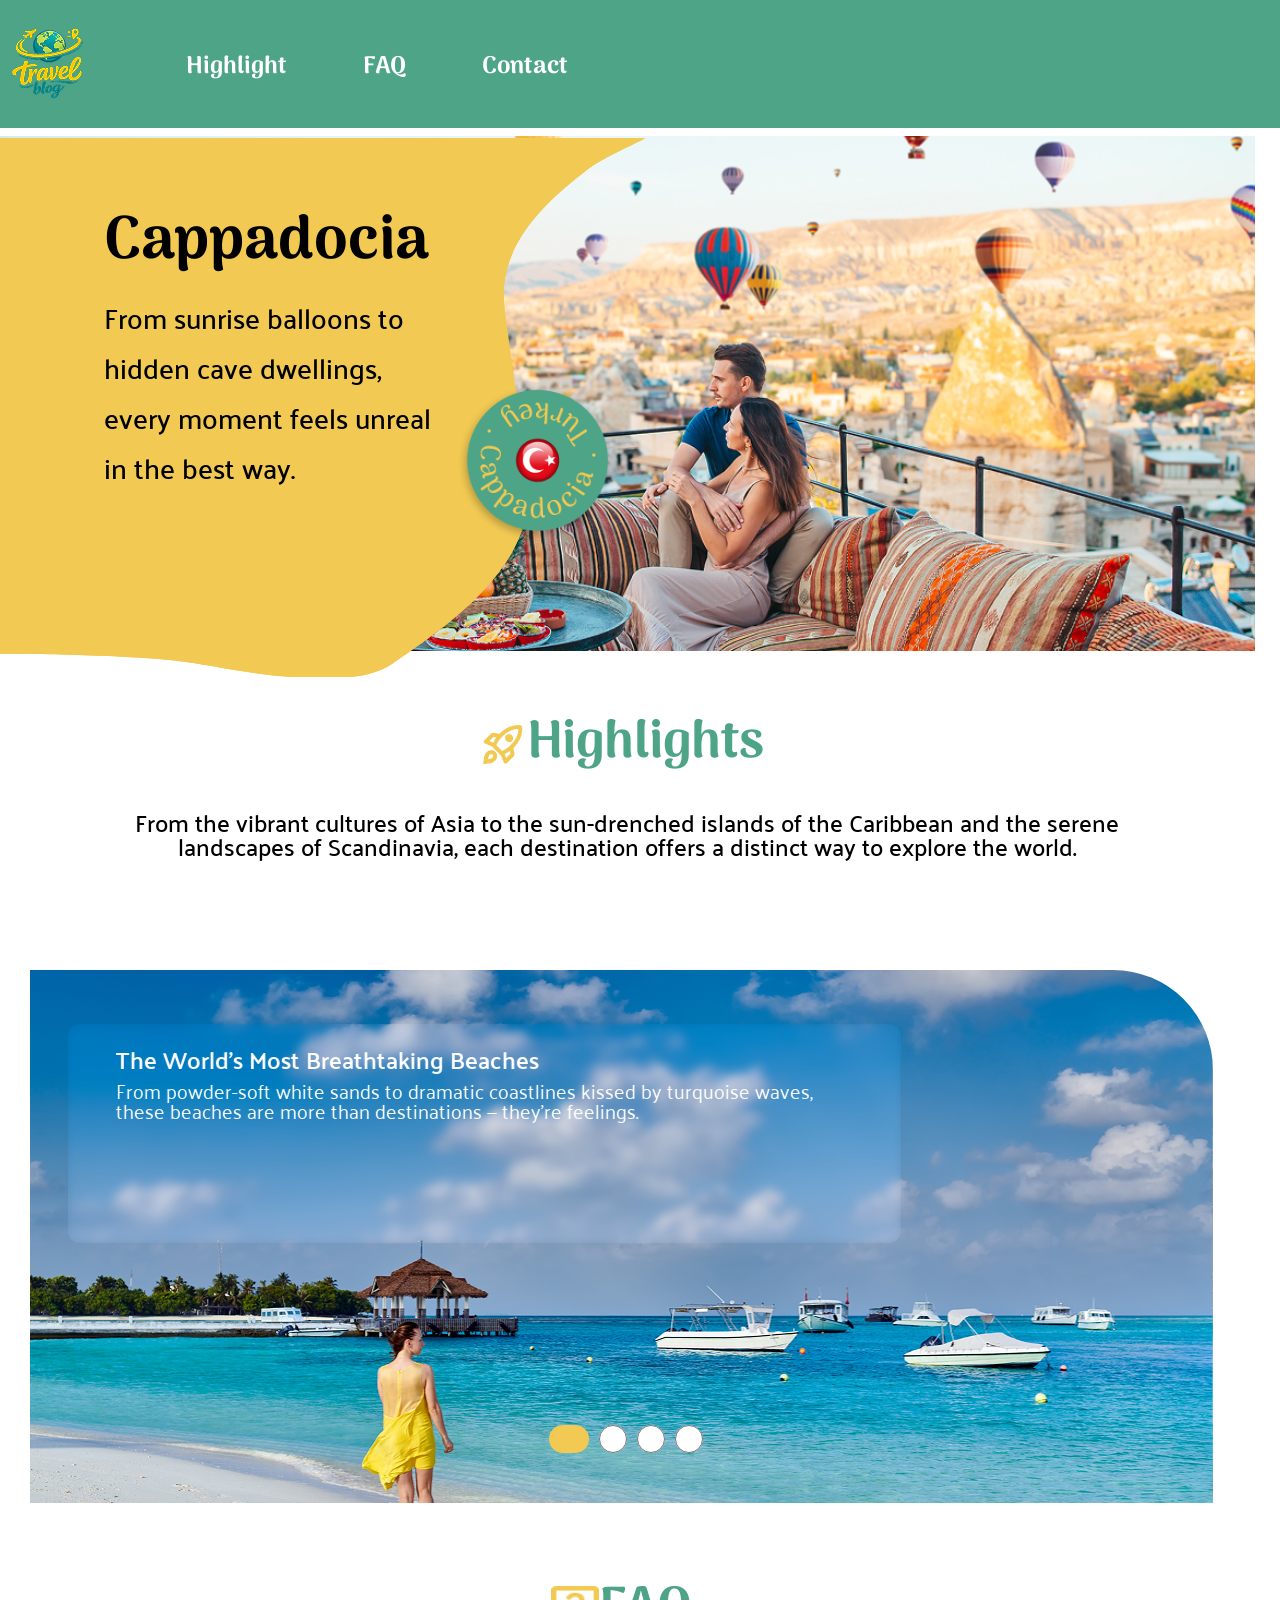
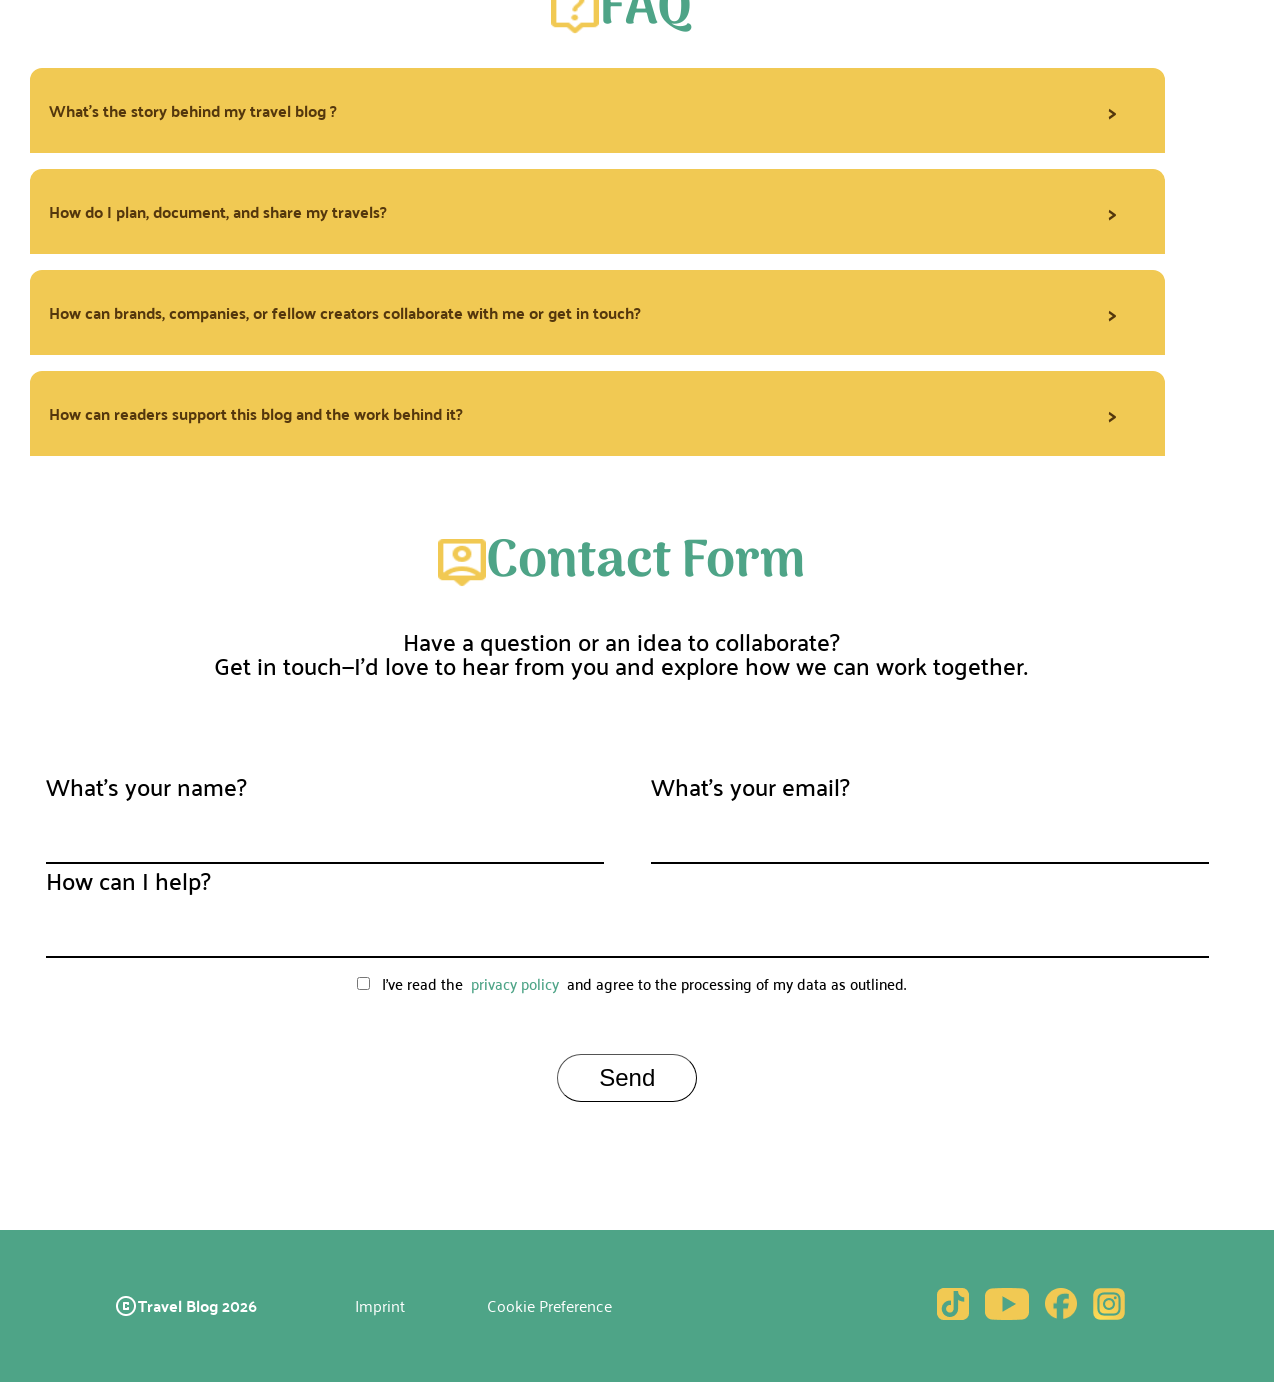
==== index.html @ a1efc291 "ich habe die kleine bilde 'Flag_orb_Turkey 2' removed." ====
<!doctype html>
<html lang="de">

<head>
  <meta charset="UTF-8" />
  <meta name="viewport" content="width=device-width, initial-scale=1.0" />
  <title>Reise Blog / Home</title>
  <link rel="icon" type="image/x-icon" href="./img/favicon.svg">
  <link rel="preconnect" href="https://fonts.googleapis.com" />
  <link rel="preconnect" href="https://fonts.gstatic.com" crossorigin />
  <link
    href="https://fonts.googleapis.com/css2?family=Arima:wght@100..700&family=Palanquin:wght@100;200;300;400;500;600;700&display=swap"
    rel="stylesheet" />


  <link rel="stylesheet" href="./styles/header_footer.css" />
  <link rel="stylesheet" href="./styles/basic.css" />
  <link rel="stylesheet" href="./styles/style.css" />
  <link rel="stylesheet" href="./styles/carousel.css" />
  <link rel="stylesheet" href="./styles/graph.css">
  <link rel="stylesheet" href="./styles/slider.css" />

  <script src="./js/header_footer.js"></script>
  <script src="./js/basic.js"></script>
</head>

<body>
  <header id="header-placeholder" class="header1">

  </header>

  <header id="footer_header-placeholder" class="header2"></header>

  <section class="main-page">

    <section class="top" id="home">
      <div class="img_pos"><img class="img_rotate " src="./img/Circle.png" alt="Drehendes Bild"></div>
      <div class="top_hero">
        <div class="top_font">
          <h1 class="arima700">Cappadocia</h1>
          <p class="palanquin500">From sunrise balloons to hidden cave dwellings, every moment feels unreal in the best
            way.</p>
        </div>
        <div><svg viewBox="0 0 647.00 541.00">
            <path fill="#f1c953" stroke="none" fill-opacity="1" stroke-width="1.0008" stroke-opacity="1"
              id="tSvg94d51552f4" sodipodi:nodetypes="cssccccccc" title="Path 3"
              d="M521.5086 395.6179C500.4691 454.3997 435.4686 497.8947 392.6724 527.5494C350.638 556.6761 251.5086 536.8426 195.0086 527.3275C138.5086 517.8123 -1.9914 517.8123 -1.9914 517.8123C-1.9914 345.872 -1.9914 173.9317 -1.9914 1.9914C199.2516 1.9914 400.4946 1.9914 601.7376 1.9914C616.1613 1.9914 630.5849 1.9914 645.0086 1.9914C642.2346 4.8797 603.8356 21.052 589.5086 32.0392C545.5326 65.7631 496.8706 109.325 504.4375 171.9246C516.8345 274.4868 529.9198 314.3375 521.5086 395.6179Z" />
          </svg></div>
      </div>
    </section>
    <div></div>

    <section class="main">
      <section class="slider zentriert slider_zenter">
        <div>
          <div class="text_zentriert">
            <img src="./img/rocket_launch.png" alt="Lancher" class="index_img" />
            <h1 class="font_h1" id="higlight">Highlights</h1>
          </div>
          <p class="palanquin500 index_info">From the vibrant cultures of Asia to the sun-drenched islands of the
            Caribbean and the serene
            <br>landscapes of Scandinavia, each destination offers a distinct way to explore the world.
          </p>
        </div>
        <section class="slider_a">
          <input type="radio" name="slider" value="img1" checked />
          <input type="radio" name="slider" value="img2" />
          <input type="radio" name="slider" value="img3" />
          <input type="radio" name="slider" value="img4" />
          <div class="slider_a_wrapper">
            <div class="slider_a_element element1">
              <a class="main-a" href="./carousel.html">
                <div class="info">
                  <h2 class="palanquin600">The World’s Most Breathtaking Beaches</h2>
                  <h3 class="palanquin400">From powder-soft white sands to dramatic coastlines kissed by turquoise
                    waves,
                    these beaches are
                    more
                    than destinations — they’re feelings.</h3>
                </div>
              </a>

            </div>
            <div class="slider_a_element element2">
              <a class="main-a" href="./video.html">
                <div class="info">
                  <h2>Copenhagen in 3 Days: Big <br> Experiences, Smart Spending</h2>
                  <h3>Discover Copenhagen, where historic charm meets modern design, vibrant cycling culture and
                    waterfront living.</h3>
                </div>
              </a>

            </div>
            <div class="slider_a_element element3">
              <a class="main-a" href="./graph.html">
                <div class="info">
                  <h2>Pattaya Pulse: <br>
                    Food, Sun and Neon Nights</h2>
                  <h3>From powder-soft white sands to dramatic coastlines kissed by turquoise waves, these beaches are
                    more
                    than destinations — they’re feelings.</h3>
                </div>
              </a>

            </div>
            <div class="slider_a_element element4">
              <div class="info">
                <h2 class="palanquin600">Mountain Fuji</h2>
                <h3 class="palanquin400">The most iconic mountain and an active volcano located about 100 kilometers
                  southwest of Tokyo.
                  Written with the characters for “wealth” and “samurai,” Fuji’s name evokes a sense of strength, honor,
                  and enduring prestige.</h3>
              </div>

            </div>
          </div>
        </section>
      </section>

      <section id="faq" class="zentriert faq_main">
        <div class="text_zentriert">
          <img src="./img/live_help.png" alt="Lancher" class="index_img" />
          <h1 class="font_h1">FAQ</h1>
        </div>
        <ul>
          <details>
            <summary class="palanquin700">
              <h3 class="faq_font">What’s the story behind my travel blog ?</h3>
            </summary>
            <p class="palanquin500"> My travel blog began as a simple digital diary to document my solo
              backpacking trip through Southeast Asia, but it quickly evolved into a passionate storytelling platform
              dedicated to inspiring fellow adventurers by sharing authentic experiences, hidden gems, and cultural
              insights.</p>
          </details>
          <details>
            <summary class="palanquin700">
              <h3 class="faq_font">How do I plan, document, and share my
                travels?</h3>
            </summary>
            <p class="palanquin500"> To plan, document, and share your travels effectively, you must
              research destinations thoroughly, capture high-quality photos and journals during the trip, and finally
              utilize social media or a personal blog to engage your audience with authentic and inspiring stories. </p>
          </details>
          <details>
            <summary class="palanquin700">
              <h3 class="faq_font">How can brands, companies, or fellow creators collaborate
                with me or get in touch?</h3>
            </summary>
            <p class="palanquin500">Brands, companies, and fellow creators can easily collaborate with
              me by sending a detailed inquiry via my contact form or email, as I am always excited to discuss creative
              partnerships, sponsored content, press trips, or unique social media features..</p>
          </details>
          <details>
            <summary class="palanquin700">
              <h3 class="faq_font">How can readers support this blog and the work behind it?</h3>
            </summary>
            <p class="palanquin500"> Readers can support this blog and my creative work by engaging with
              the content, sharing posts with their community, using my affiliate links for bookings, or even providing
              a small donation, all of which help me continue exploring the world.</p>
          </details>
        </ul>
      </section>

      <section id="contact" class="zentriert">

        <div class="text_zentriert zentriert_text  mrg_top">
          <div class="center_dsp">
            <img src="./img/person_pin.png" alt="Lancher" class="index_img" />
            <h1 class="font_h1">Contact Form</h1>
          </div>
          <p class="palanquin500 index_info">Have a question or an idea to collaborate? <br>
            Get in touch—I’d love to hear from you and explore how we can work together.</p>
        </div>

        <div class="form_u">
          <form>
            <div>
              <div class="form-h">
                <div class="form-group palanquin500 left-form">
                  <label for="name">What's your name?</label>
                  <input type="text" class="form-control" name="name" placeholder="" />
                </div>

                <div class="form-group palanquin500 right-form">
                  <label for="email">What's your email?</label>
                  <input type="email" class="form-control" name="email" placeholder="" />
                </div>
              </div>

              <div class="form-group-1 palanquin500">
                <label>How can I help?</label>
                <input type="text" class="form-control1" name="textarea_name" placeholder="">
                </textarea>
              </div>
            </div>
            <div class="form-g">
              <div class="palanquin500 chk_font"><input type="checkbox"> I've read the <a class="contact_a"
                  href="#">privacy policy</a> and agree to the processing of my data as outlined.</div>
              <div class="form-group1 arima700">
                <input type="submit" class="btn btn-primary" name="button_name" value="Send" />
              </div>
            </div>
          </form>
        </div>
      </section>

    </section>

  </section>

  <footer id="footer-placeholder"></footer>
</body>

</html>
---- styles/header_footer.css ----
.navlink:hover {
    color: #F1C953;
}

.navimage{
    height: 72px;
    width: 72px;
    margin-right: 30px;
}

.navlink {
    
    color: white;
    text-decoration: none;
    margin-left: 72px;
    font-size: 22px;
}
.nav_style{
    display: flex;
    align-items: center;
    text-align: left;
    padding-top: 28px;
    padding-left: 12px;
    max-width: 100vw;
    
}
.nav_smal{
    display: flex;
    align-items: center;
    padding: 24px 25px;
    width: 90%;
}
.nav_smal img{
    height: 40px;
    width: 40px;
    
}
.smal1{
    display: flex;
    justify-content: space-between;
    width: 99%;
}

.footer-center{
    bottom: 30px;
    display: flex;
    justify-content: space-between;
    align-items: center;
    padding: 60px 120px;
    width: 99%;
}
.footer-left{
    display: flex;
    justify-content: space-between;
    align-items: center;
    width: 510px;
    
    }
.left1{
    display: flex;
    align-items: center;
    padding-right: 58px;
    width: 217px;
}
.left1 h6{
    font-size: 16px;
}
.left2{
    width: 293px;
    margin: 8px 0;
    display: flex;
    justify-content: space-between;
}
.footer-right{
    display: flex;
    justify-content: center;
    align-items: center;

    }

.navlink-foot {
    text-decoration: none;
    padding-left: 24px;
    padding-right: 12px;
}

.navlink-foot:hover {
    color: #F1C953;
}

.footer-social-icon{
    height: 32px;
    width: 32px;
    margin-right: 16px;
}

.footer-youtube-icon{
    height: 32px;
    width: 44px;
    margin-right: 16px;
}

@media screen and (min-width: 4px) and (max-width: 840px) {
    .nav_style{
        justify-content: center;
    }
}
---- styles/basic.css ----
* {
  box-sizing: border-box;
  margin: 0;
  padding: 0;
  scroll-behavior: smooth;
}

body {
  display: flex;
  justify-content: center;
  align-items: center;
  flex-direction: column;
  overflow-x: hidden;
  width: 99%;
  margin: 0;
  padding: 0;
  min-height: 100vh;
}
.main-page {
  scroll-behavior: smooth;
  flex: 1;
  padding: 0;
  margin-top: 128px;
  align-items: center;
  width: 99%;
}
.main-a{
  text-decoration: none;
}
.impress {
  margin-top: 192px;

  margin-bottom: 64px;
}
.slider {
  margin-top: 50px;
  margin-bottom: 64px;
}

.top_img {
  z-index: 1;
  object-fit: none;
  object-position: center;
  height: 515px;
  width: 740px;
}
.main {
  width: 99%;
  flex-direction: column;
  justify-content: center;
  align-items: center;
  padding: 0px 120px;
}

.top {
  display: flex;
  max-width: 99%;
  position: relative;
  height: 515px;
  padding: 0px 12px;
  background-image: url(../img/header_photo.png);
  background-repeat: no-repeat;
  background-size: cover;
  background-position: center top;
}
.author {
  display: flex;
  flex-direction: column;
  justify-content: center;
  align-items: center;
  line-height: 1.2;
  margin-bottom: 12px;
}
.avatar_men {
  height: 120px;
  width: 120px;
  margin: 12px 0;
}
.headline { 
    display: flex;
    max-width: 99%;
    position: relative;
    min-height: 515px;
    padding-left: 16px;
    padding-right: 16px;
}
.scandy_tour {
  font-size: 24px;
  line-height: 120%;
  letter-spacing: 0%;
  padding: 0px 16px;
}
.head_text_scandy {
  width: 85%;
  margin-right: 8px;
  display: flex;
  flex-direction: column;
}
.read-counter_video {
  width: 740px;
  display: flex;
  flex-direction: row;
  gap: 16px;
  margin-top: 32px;
  margin-bottom: 32px;
}
.date_time {
  width: 320px;
  display: flex;
  gap: 6px;
  align-items: center;
}
.date_time p{
  margin-right: 32px;
}
.read_share {
  width: 361px;
  display: flex;
  gap: 6px;
  align-items: center;
}
.read_share p{
  margin-right: 32px;
}
.video_info {
  max-width: 272px;
  max-height: 400px;
  top: 0;
  right: 0;
  display: flex;
  flex-direction: column;
  background-color: #4ea48733;
  border-radius: 30px;
  align-items: center;
  background-size: cover;
  padding: 12px;
  margin-bottom: 48px;
  margin-top: 24px;
}
.video_content {
  display: flex;
  justify-content: center;
  align-items: center;
  flex-direction: column;
  /* padding-bottom: 137px; */
  width: 100%;
 
}
.video_img {
  width: 931px;
  height: 520px;
  display: flex;
  background-image: url(../img/Video.png);
  background-repeat: no-repeat;
  background-size: cover;
  background-position: center top;
  border-radius: 53px;
  margin-top: 137px;

}
.description_content {
padding-left: 30px;
padding-right: 16px;
padding-bottom: 32px;
font-size: 24px;
line-height: 1;
}
.description_content ul {
  margin: 16px 16px;
}
.desc_cont {
  padding-top: 16px;
  margin: 0px 33.5px;
}
.desc_1{
  margin-bottom: 32px;
}
.tip_content {
  max-width: 100%;
  height: auto;
  display: flex;
  justify-content: center;
  align-items: center;
  position: relative;
  padding: 0 34px;
}
.tipps-icon {
  z-index: 2;
  background-color: #4ea487;
  width: 195.92px;
  height: 66px;
  display: flex;
  align-items: center;
  justify-content: space-around;
  border-radius: 10px;
  transform: rotate(-13.67deg);
  position: relative;
  top: 16px;
}
.tipps-icon h3 {
  font-size: 28px;
  color: #f1c953;
  margin-block-start: 0px;
  margin-block-end: 0px;
  font-weight: bold;
  line-height: 120%;
  letter-spacing: 0%;
}
.tipps_pos {
  position: relative;
  display: flex;
  flex-direction: column;
}
.tipps-container {
  display: flex;
  max-width: 100%;
  z-index: 1;
  background-color: #4ea48733;
  border-radius: 30px;
  padding-top: 26px;
  padding-bottom: 24px;
  padding-right: 16px;
  padding-left: 16px;
  top: 15px;
  left: 60px;
  line-height: 1;
  font-size: 24px;
}
.tipps-container ol {
  margin: 0px 16px;
}
.info {
  position: relative;
  top: 0;
  max-width: 833px;
  margin: 54px 38px;
  min-height: 219px;
  object-fit: cover;
  text-align: left;
  align-items: center;
  backdrop-filter: blur(5px) brightness(1.1);
  border-radius: 12px;
  padding: 16px 24px;
}
.info h2 {
  display: flex;
  max-width: 80%;
  padding: 8px 24px;
  color: white;
  font-size: 48px;
  margin-right: 40px;
  line-height: 1;
}
.info h3 {
  max-width: 820px;
  padding: 0px 24px;
  color: white;
  font-size: 28px;
  line-height: 1;
}
.header1 {
  background-color: #4ea487;
  justify-content: space-between;
  align-items: center;
  position: fixed;
  top: 0;
  left: 0;
  right: 0;
  padding: 0;
  max-width: 100dvw;
  height: 128px;
  z-index: 1000;
}
.header2 {
  position: fixed;
  bottom: 0;
  left: 0;
  right: 0;
  background-color: #f1c953;
  height: 88px;
  max-width: 100dvw;
  padding: 0;
  z-index: 1000;
  border-bottom-left-radius: 12px;
}
footer {
  display: flex;
  align-items: center;
  justify-content: space-between;
  background-color: #4ea487;
  color: white;
  font-size: 16px;
  width: 100dvw;
  height: 152px;
  
  bottom: 0;
  left: 0;
  right: 0;
}
#footer-placeholder {
  max-width: 100dvw;
}
.text_center {
  margin-left: 40px;
  margin-right: 40px;
}
.center_dsp {
  display: flex;
  align-items: center;
}
.index_img {
  height: 48px;
  width: 48px;
}
.text_zentriert {
  display: flex;
  text-align: center;
  justify-content: center;
  align-items: center;
  max-width: 99%;
}
.zentriert_text {
  display: flex;
  flex-direction: column;
  padding: 32px 0;
}
.zentriert {
  text-align: center;
  justify-content: center;
  align-items: center;
}
#contact {
  margin-bottom: 64px;
}
label {
  display: block;
}

input[type="text"] {
  height: 50%;
  padding: 12px;
  margin: 10px 0;
  box-sizing: border-box;
}
input[type="email"] {
  height: 50%;
  padding: 12px;
  margin: 10px 0;
  box-sizing: border-box;
}
input[type="checkbox"] {
  margin: 0 8px;
}
.block {
  display: flex;
  position: relative;
  width: 100%;
}
.flex{
  display: flex;
}
.form-group {
  display: flex;
  flex-direction: column;
  text-align: left;
  height: 94px;
  max-width: 99%;
  font-size: 24px;
}
.form-group1 {
  display: flex;
  height: 80px;
  justify-content: center;
  align-items: end;
}
.chk_font {
  font-size: 15px;
  padding: 0 16px;
  margin-bottom: 25px;
}

.form-group-1 {
  text-align: left;
  height: 94px;
  max-width: 100%;
  font-size: 24px;
  margin-bottom: 16px;
}
.form_u {
  padding: 0px 16px;
  margin-bottom: 120px;
}
.form-h {
  display: flex;
  flex-direction: row;
  min-height: auto;
  justify-content: space-between;
}
.form-g {
  display: flex;
  flex-direction: column;
  justify-content: center;
}
.form-control {
  height: 65px;
  border: none;
  border-bottom: 2px solid black;
  outline: none;
  font-size: 24px;
}
.form-control1 {
  height: 65px;
  border: none;
  border-bottom: 2px solid black;
  outline: none;
  width: 100%;
}
.left-form {
  width: 48%;
}
.right-form {
  width: 48%;
}
.mrg_top {
  padding: 0 16px;
  margin-top: 64px;
  margin-bottom: 64px;
}

.btn {
  height: 48px;
  width: 140px;
  background-color: white;
  border-width: 1px;
  border-radius: 40px;
  font-size: 24px;
}
.follow_me {
  display: flex;
  justify-content: center;
  margin-top: 64px;
  margin-bottom: 88px;
}
.follow_contant {
  display: flex;
  width: 493px;
  height: 154px;
  position: relative;
  text-align: center;
  justify-content: center;
}
.follow_inf {
  width: 463px;
  height: 58px;
  align-items: center;
  padding: 0 12px;
}
.follow_inf h4 {
  font-size: 24px;
}
.follow_img {
  width: 107px;
  height: 65px;
  z-index: 1;
  position: absolute;
  left: 0px;
  bottom: 0px;
  rotate: -135deg;
}
.btn-cont {
  position: absolute;
  left: 120px;
  bottom: -12px;
}
.follow_btn {
  width: 158px;
  height: 48px;
  border-radius: 40px;
  background-color: #4ea487;
  position: relative;
  display: flex;
  justify-content: center;
  align-items: center;
  color: #f1c953;
  font-size: 24px;
}
.follow_btn img {
  height: 32px;
  height: 32px;
}
.crs_1{
  flex-direction: column;
  width: 1220px;
  justify-content: center;
  align-items: center;
}
.p_80{
    padding-top: 80px;
}
.m_64{
  margin-top: 64px;
}
@media screen and (min-width: 1440px) {
  .main-page {
    padding: 0px max( calc(50% - 720px));  
  }
  .impress {
    padding: 0px max(12px, calc(50% - 720px));
  }
  #header-placeholder {
    padding: 0px max(12px, calc(50% - 720px));
  }
  #footer-placeholder {
    padding: 0px max(0px, calc(50% - 720px));
  }
  #footer_header-placeholder {
    padding: 0px max(0px, calc(50% - 720px));
  }
  .header2 {
    display: none;
  }
  .slider-responsive-mobeile{
    display: none;
  }
  .crs_1{
    padding: 0px max{calc(50% - 720px)};
  }
}
@media screen and (min-width: 1280px) {
  .header2 {
    display: none;
  }
  .slider-responsive-mobeile{
    display: none;
  }
}
@media screen and (min-width: 841px) and (max-width: 1280px) {
  .main-page {
    padding: 8px 0px;
    width: 99dvw;
  }
  .main {
    padding: 0px 30px;
  }
  .header2 {
    display: none;
  }
  .crs_1{
    padding: 0px max{calc(50% - 720px)};
  }
}
@media screen and (min-width: 484px) and (max-width: 767px) {
  .info {
    margin: 54px 20px;
  }
}
@media screen and (min-width: 841px) and (max-width: 1075px){
  .headline {
    flex-direction: column;
  }
  .video_info {
    margin-top: 24px;
    max-width: 100%;
  }
  .video_img{
    width: 642px;
    height: 332px;
  
  }
  .video_2{
    padding-bottom: 24px;
  }
  .video_content{
    padding-bottom: 24px;
  }
  .scandy_tour{
    padding-bottom: 24px;
  }
}
@media screen and (min-width: 4px) and (max-width: 840px) {
  .main-page {
    padding: 8px 0px;
    width: 99dvw;
  }
  .main {
    padding: 0px 16px;
  }
  .top {
    padding: 0;
  }
  .footer-left {
    display: flex;
    flex-direction: column-reverse;
    align-items: baseline;
    max-width: 90px;
  }
  .index_info {
    display: none;
  }
  .left2 {
    justify-content: center;
    flex-direction: column;
    width: 217px;
  }
  .left2 a {
    padding: 8px 24px;
  }
  .footer_img {
    height: 20px;
    width: 20px;
    margin-right: 8px;
  }
  footer {
    margin-bottom: 88px;
  }
  .footer-social-icon {
    height: 24px;
    width: 24px;
  }
  .footer-youtube-icon {
    height: 24px;
    width: 33px;
  }
  .hide-mobile {
    display: none;
  }
  .footer-center {
    align-items: flex-end;
    padding: 20px 8px;
  }
  .form-h {
    flex-direction: column;
  }
  .left-form {
    width: 100%;
  }
  .right-form {
    width: 100%;
  }
  .follow_img {
    width: 50px;
    height: 30.5px;
    rotate: -100.35deg;
  }
  .tipps-container {
    font-size: 16px;
  }
  .description_content {
    font-size: 16px;
    padding-bottom: 16px;
    padding-top: 16px;
  }
  .video_content{
    padding: 24px 0px;
  }
    .scandy_tour{
    padding-bottom: 24px;
  }
  .video_img {
    height: 192px;
    background-size: contain;
  }
  .video_2 p{
    font-size: 16px;
  }
  .video_content p {
    font-size: 16px;
  }
  .headline {
    flex-direction: column;
  }
  .video_info {
    margin-top: 24px;
    max-width: 100%;
  }
  .head_text_scandy {
    width: 100%;
  }
  .head_text_scandy h1 {
    font-size: 20px;
  }
  .head_text_scandy h2 {
    font-size: 40px;
  }
  .head_text_scandy p {
    font-size: 18px;
  }
  .follow_inf h4 {
    font-size: 18px;
  }
  .btn-cont {
    left: 180px;
  }
  .follow_img {
    left: 60px;
    bottom: 40px;
  }
  .read-counter_video {
    flex-direction: column;
  }
  .date_time{
    margin-bottom: 8px;
  }
}
@media screen and (min-width: 4px) and (max-width: 479px) {
  .main-page {
    width: 99dvw;
  }
  #faq {
    width: 95%;
  }
  .footer-right {
    flex-direction: row;
  }
  .footer-social-icon {
    height: 24px;
    width: 24px;
    margin: 4px;
  }
  .footer-youtube-icon {
    height: 24px;
    width: 33px;
    margin: 4px;
  }
  
}
---- styles/style.css ----
.font_h1 {
  font-family: "Arima";
  font-size: 52px;
  font-weight: 700;
  color: #4ea487;
}

.first_headline {
  font-family: "Palanquin";
  font-size: 40px;
  font-weight: 600;
  color: #4ea487;
}

.underheadline {
  font-family: "Arima";
  font-size: 64px;
  font-weight: 700 ;
  color: #f1c953;
}

.first_section_text {
  font-family: "Arima";
  font-size: 28px;
  font-weight: 400;
  color: #54370d;
  padding-bottom: 24px;
  
}
.font-24-w{
  font-size: 24px;
  color: white;
}
.font-24-b{
  font-size: 24px;
  color: black;
}
.font-16-w{
  font-size: 16px;
  color: white;
}
.font-16-b{
  font-size: 16px;
  color: black;
}
.arima700{
  font-family: 'Arima';
  font-weight: 700;
}

.arima400{
  font-family: 'Arima';
  font-weight: 400;
}
.arima500{
  font-family: 'Arima';
  font-weight: 500;
}
.palanquin700{
  font-family: 'Palanquin';
  font-weight: 700;
}

.palanquin600{
  font-family: 'Palanquin';
  font-weight: 600;
}
.p_400{
  font-family: 'Palanquin';
  font-weight: 400;
  line-height: 120%;
}
.palanquin400{
  font-family: 'Palanquin';
  font-weight: 400;
  line-height: 120%;
  letter-spacing: 0%;
}
.palanquin500{
  font-family: 'Palanquin';
  font-weight: 500;
}

.index_info{
  font-size: 24px;
  line-height: 1;
  padding: 24px 0;
}
details{
  color: #54370d;

}
.contact_a{
  color: #4ea487;
  text-decoration: none;
  margin: 0 4px;
}
summary {
  list-style: none; 
  display: flex;
  justify-content: space-between; 
  align-items: center;
  text-align: center;
  cursor: pointer;
  width: 95%;
  min-height: 56px;
  border-top-right-radius: 12px;
  border-top-left-radius: 12px;
  background-color: #f1c953;
  padding: 16px 14px;
  margin-top: 16px;
  border: 5px solid #f1c953;
}
.faq-cont{
  display: grid;
  grid-template-rows: 0fr;
  transition: grid-template-rows 0.8s ease-out;
  overflow: hidden;
}
details[open] .details-content {
  grid-template-rows: 1fr;
}
details p{
  width: 95%;
  border: 20px solid #f1c953;
  border-bottom-left-radius: 12px;
  border-bottom-right-radius: 12px;
}
summary::after {
  margin-right: 30px;
  content: '>'; 
  font-size: 24px;
  font-weight: 700;
  transition: transform 0.8s;

}
details[open] summary::after {
  transform: rotate(-90deg);
}
#calender-icon{
  width: 16px;
  height: 18px;
}
#eyeglasses-icon{
  width: 20px;
  height: 7px;
}
#visibility-icon{
  width: 20px;
  height: 14px;
}
#share-icon{
  width: 16px;
  height: 18px;
}
.m_48_b{
  margin-bottom: 48px;
}
.video_1{
  margin: 88px 0px;
}
.video_2{  
  display: flex;
  justify-content: center;
  align-items: center;
  flex-direction: column;
  padding-bottom: 137px;
  width: 100%;
}
.video_4{
  margin: 33.5px;
}
.graph_1{
  width: 100%;
}
@media screen and (min-width: 1280px) and (max-width: 30000px){

}
@media screen and (min-width: 768px) and (max-width: 1280px){
.faq_font{
  font-size: 16px;

}
/* summary::after{
  font-size: 16px;
} */
details[open] p{
  font-size: 16px;
}
.info h2{
  font-size: 24px;
}
.info h3{
  font-size: 20px;
}
}
@media screen and (min-width: 484px) and (max-width: 767px){
.faq_font{
  font-size: 16px;

}
summary::after{
  font-size: 16px;
}
details[open] p{
  font-size: 16px;
}
details p{
  font-size: 16px;
}
.info h2{
  font-size: 24px;
}
.info h3{
  font-size: 20px;
}
.font_h1{
  font-size: 40px;
}
}
@media screen and (min-width: 4px) and (max-width: 483px){
.faq_font{
  font-size: 16px;

}
summary::after{
  font-size: 16px;
}
details[open] p{
  font-size: 16px;
}
.info h2{
  font-size: 24px;
}
.info h3{
  font-size: 20px;
}
.font_h1{
  font-size: 40px;
}
}
---- styles/carousel.css ----
.photo-ocean-profile {
  width: 120px;
  height: 120px;
  object-fit: cover;
  border-radius: 51%;
  display: flex;
  gap: 12px;
}

.text-beaches-photos {
  padding-bottom: 24px;
  font-family: "Arima", sans-serif;
  font-size: 32px;
  color: #54370d;
  margin-block-start: 0px;
  margin-block-end: 0px;
  font-weight: 600;
  line-height: 120%;
  letter-spacing: 0%;
  align-items: center;
  text-align: center;
}
.photo-container {
  height: 440px;
  display: flex;
  justify-content: center;
  align-items: center;
  width: 90%;
  padding-left: 40px;
}
.content-beaches-photos{
  display: flex;
  justify-content: center;
  align-items: center;
  flex-direction: column;
}
.slider-photos {
  width: 300px;
  height: 440px;
  box-shadow: -9px 5px 20px 0px #00000040;
  transform: perspective(250px) rotatey(20deg) translateX(-20px);
  transform-origin: 50% 50%;
  transition: all 250ms ease-in-out;
  border-radius: 16px;
  object-fit: cover;
  justify-content: center;
  align-items: center;
}

.slider-photos:hover {
  z-index: 2;
  transform: perspective(250px) rotatey(0deg) translateX(0px) scaleX(1.5)
    scaleY(1.2);
}

.slider-photos:hover ~ .slider-photos {
  transform: perspective(250px) rotatey(-20deg) translateX(20px);
}

.photo-1 {
  background-image: url("../img/photo-1.jpg");
  background-size: cover;
}
.photo-2 {
  background-image: url("../img/photo-2.jpg");
  background-size: cover;
}
.photo-3 {
  background-image: url("../img/photo-3.jpg");
  background-size: cover;
}
.photo-4 {
  background-image: url("../img/photo-4.jpg");
  background-size: cover;
}
.photo-5 {
  background-image: url("../img/photo-5.jpg");
  background-size: cover;
}

@media screen and (min-width: 1350px) and (max-width: 1440px) {

  .slider-responsive-mobeile {
    display: none;
  }
}

@media screen and (min-width: 1270px) and (max-width: 1350px) {

  .slider-photos {
    width: 275px;
    height: 400px;
  }

  .slider-responsive-mobeile {
    display: none;
  }
}

@media screen and (min-width: 1070px) and (max-width: 1270px) {
  .main_content {
    padding-left: 60px;
    padding-right: 60px;
  }
  .video_info {
    flex-direction: column;
    gap: 32px;
  }

  .slider-photos {
    width: 185px;
    height: 375px;
  }
  .slider-responsive-mobeile {
    display: none;
  }
}

@media screen and (min-width: 900px) and (max-width: 1100px) {
  .photo-container {
    width: 100%;
    height: 333px;
  }

  .slider-responsive-mobeile {
    display: none;
  }
  .slider-photos {
    width: 150px;
    height: 300px;
  }
}

@media screen and (min-width: 500px) and (max-width: 900px) {

  .photo-container {
    display: none;
  }
  .text-beaches-photos {
    padding-top: 30px;
    padding-bottom: 0px;
  }
  .slider-responsive-mobeile {
    width: 100%;
    height: 400px;
    display: flex;
    justify-content: center;
    position: relative;
    align-items: flex-end;
    overflow: hidden;
    transition: all 250ms ease-in-out;
  }

  .slider-responsive-mobeile input {
    z-index: 2;
    width: 40px;
    height: 22px;
    border-radius: 50px;
    background-color: #4ea4874d;
  }
  .slider-responsive-mobeile input[type="radio"]:checked {
    appearance: none;
    -webkit-appearance: none;
    width: 50px;
    height: 28px;
    border: 2px solid #555;
    border-radius: 20px;
    cursor: pointer;
    background-color: #4ea487;
    border-color: #4ea487;
  }
  .slider-photos-responsive-mobeile {
    width: 300%;
    position: absolute;
    display: flex;
    justify-content: center;
    transform: perspective(250px) rotatey(20deg) translateX(-20px);
    padding-bottom: 60px;
  }

  .slider-photos-element {
    width: calc(300% / 5);
    height: 300px;
    background-size: cover;
    border-radius: 16px;
  }
  .element-one {
    background-image: url("../img/photo-1.jpg");
    background-size: cover;
    border-radius: 16px;
  }
  .element-two {
    background-image: url("../img/photo-2.jpg");
    background-size: cover;
    border-radius: 16px;
  }
  .element-three {
    background-image: url("../img/photo-3.jpg");
    background-size: cover;
    border-radius: 16px;
  }

  .element-four {
    background-image: url("../img/photo-4.jpg");
    background-size: cover;
    border-radius: 16px;
  }
  .element-five {
    background-image: url("../img/photo-5.jpg");
    background-size: cover;
    border-radius: 16px;
  }

  .slider-responsive-mobeile
    input[value="img-1"]:checked
    ~ .slider-photos-responsive-mobeile {
    transform: translateX(calc(200% / 5))
    
  }

  .slider-responsive-mobeile
    input[value="img-2"]:checked
    ~ .slider-photos-responsive-mobeile {
    transform: translateX(calc(100% / 5));
  }
  .slider-responsive-mobeile
    input[value="img-3"]:checked
    ~ .slider-photos-responsive-mobeile {
    transform: translateX(calc(0% / 5));
  }
  .slider-responsive-mobeile
    input[value="img-4"]:checked
    ~ .slider-photos-responsive-mobeile {
    transform: translateX(calc(-100% / 5));
  }
  .slider-responsive-mobeile
    input[value="img-5"]:checked
    ~ .slider-photos-responsive-mobeile {
    transform: translateX(calc(-200% / 5));
  }
  .content-beaches-description-text {
    font-size: 18px;
  }

  .share-text {
    font-size: 20px;
  }
  .responsive-text-mobeile {
    font-size: 20px;
  }
  .responsive-text-mobeile span {
    font-size: 18px;
  }
}

@media screen and (min-width: 374px) and (max-width: 500px) {
  .photo-container {
    display: none;
  }

  .text-beaches-photos {
    font-size: 20px;
    padding-top: 30px;
    padding-bottom: 0px;
  }
  .slider-responsive-mobeile {
    width: 100%;
    height: 400px;
    display: flex;
    justify-content: center;
    position: relative;
    align-items: flex-end;
    overflow: hidden;
    transition: all 250ms ease-in-out;
  }

  .slider-responsive-mobeile {
    position: relative;
    width: 100%;
    height: 380px;
    overflow: hidden;

    display: flex;
    justify-content: center;
    align-items: flex-end;
    gap: 10px;
  }

  /* Radio Buttons */

  .slider-responsive-mobeile input {
    appearance: none;
    width: 18px;
    height: 18px;
    border-radius: 50%;
    background: #cfe5df;
    cursor: pointer;
    z-index: 10;
  }

  .slider-responsive-mobeile input:checked {
    width: 45px;
    border-radius: 20px;
    background: #4ea487;
  }

  /* Slider */

  .slider-photos-responsive-mobeile {
    position: absolute;
    top: 20px;
    left: 0;

    display: flex;
    gap: 20px;

    transition: 0.5s ease;
  }

  /* Bilder */

  .slider-photos-element {
    flex: 0 0 240px;
    height: 293px;
    border-radius: 18px;
    background-size: cover;
    background-position: center;
  }

  /* Deine Bilder */

  .element-one {
    background-image: url("../img/photo-1.jpg");
  }

  .element-two {
    background-image: url("../img/photo-2.jpg");
  }

  .element-three {
    background-image: url("../img/photo-3.jpg");
  }

  .element-four {
    background-image: url("../img/photo-4.jpg");
  }

  .element-five {
    background-image: url("../img/photo-5.jpg");
  }

  /* Slider Position */

  input[value="img-1"]:checked ~ .slider-photos-responsive-mobeile {
    transform: translateX(90px);
  }

  input[value="img-2"]:checked ~ .slider-photos-responsive-mobeile {
    transform: translateX(-170px);
  }

  input[value="img-3"]:checked ~ .slider-photos-responsive-mobeile {
    transform: translateX(-430px);
  }

  input[value="img-4"]:checked ~ .slider-photos-responsive-mobeile {
    transform: translateX(-690px);
  }

  input[value="img-5"]:checked ~ .slider-photos-responsive-mobeile {
    transform: translateX(-950px);
  }
  .content-beaches-description-text {
    font-size: 18px;
  }

  .share-text {
    font-size: 20px;
  }
  .responsive-text-mobeile {
    font-size: 20px;
  }
  .responsive-text-mobeile span {
    font-size: 18px;
  }
  .scandy_tour {
    font-size: 16px;
  }
}
---- styles/graph.css ----
.pat_tour_text {
    display: flex;
    justify-content: center;
}

.rain_periods {
    width: 640px;
    border-radius: 53px;
    box-shadow: -2px 4px 11.6px rgba(0, 0, 0, 25%);
    margin-bottom: 88px;
}

.price_beach {
    display: flex;
    justify-content: center;
    margin-top: 88px;
    margin-bottom: 88px;
    padding: 0 16px;
}

.pattaya_pic {
    width: 519px;
    height: 471px;
    margin-top: 16px;
    border-radius: 53px;
    box-shadow: -2px 4px 11.6px rgba(0, 0, 0, 25%);
}
.diagr_price {
    display: flex;
    flex-direction: column;
    align-items: center;
   }
.diagr_beach {
    align-items: center;
    margin-right: 80px;
    justify-content: center;
    display: flex;
    flex-direction: column;
}

.pat_text {
    display: flex;
    justify-content: center;
}
.p_88_t{
    margin-top: 66px;
}

@media screen and (min-width: 315px) and (max-width: 1280px) {
    
    .price_beach {
        display: flex;
        flex-direction: column;
    }

    .diagr_price {
        display: flex;
        flex-direction: column;
        align-items: center;
    }

    .diagr_beach {
        display: flex;
        flex-direction: column;
        align-items: center;
        margin-bottom: 60px;
        margin-right: 0;
    }
}

@media screen and (min-width: 380px) and (max-width: 840px) {

    .rain_periods {
        width: 345px;
        margin-bottom: 16px;
        border-radius: 30px;
    }

    .price_beach {
        margin-top: 16px;
    }

    .pattaya_pic {
        width: 343px;
        height: 294px;
        border-radius: 30px;
    }
}

@media screen and (min-width: 4px) and (max-width: 380px) {

    .rain_periods {
        width: 255px;
        margin-bottom: 16px;
        border-radius: 15px;
    }

    .price_beach {
        margin-top: 16px;
    }

    .pattaya_pic {
        width: 255px;
        height: 207px;
        border-radius: 15px;
    }
}
---- styles/slider.css ----
.slider_zenter{
  min-height: 638px;
}

.slider_a {
  position: relative;
  margin-top: 88px;
  width: 99%;
  height: 533px;
  
  display: flex;
  justify-content: center;
  align-items: flex-end;
  overflow: hidden;
  border-top-right-radius: 100px;
  
  
}

.slider_a input {
  z-index: 2;
  margin-bottom: 50px;
  margin-left: 10px;
}

.slider_a_wrapper {
  z-index: 1;
  width: 400%;
  height: 100%;
  position: absolute;
  display: flex;
  transition: all 1s ease-in-out;
}

.slider_a_element {
  width: 25%;
  height: 100%;
  overflow: hidden;
}

.element1{
  background-size: cover;
  background-image: url(../img/slide_01.png);
  background-position: center top;
  background-repeat: no-repeat;
}
.element2{
  background-size: cover;
  background-image: url(../img/slide_02.png);
  background-position: center top;
  background-repeat: no-repeat;
}
.element3{
  background-size: cover;
  background-image: url(../img/slide_03.png);
  background-position: center top;
  background-repeat: no-repeat;
}.element4{
  background-size: cover;
  background-image: url(../img/slide_04.png);
  background-position: center top;
  background-repeat: no-repeat;
}


.slider_a input[value="img1"]:checked ~ .slider_a_wrapper {
  transform: translateX(37.5%);
}
.slider_a input[value="img2"]:checked ~ .slider_a_wrapper {
  transform: translateX(12.5%);
}
.slider_a input[value="img3"]:checked ~ .slider_a_wrapper {
  transform: translateX(-12.5%);
}
.slider_a input[value="img4"]:checked ~ .slider_a_wrapper {
  transform: translateX(-37.5%);
}

input[type="radio"] {
  height: 28px;
  width: 28px;
  border-radius: 50%;
}

input[type="radio"]:checked {
  appearance: none;
  -webkit-appearance: none;
  width: 40px;
  height: 28px;
  border: 2px solid #555;
  border-radius: 20px;
  outline: none;
  cursor: pointer;
  background-color: #f1c953;
  border-color: #f1c953;
}

@keyframes rotating {
  0%  { transform: rotate(0);}
  100%{ transform: rotate(1turn);}
}
.img_pos{
  position: relative;
  top: 248px;
  left: 444px;
  height: 160px;
  width: 160px;
  z-index: 3;
}
.img_pos img{
  height: 160px;
  width: 160px;
}
.img_pos1{
  position: relative;
  height: 52px;
  width: 52px;
  z-index: 3;
  top: 302px;
  left: 340px;
}
.img_rotate{
  animation: rotating 4s linear infinite;
}
.top_hero{
  position: absolute;
  left: 0;
  ;
  width: 647px;
  height: 540px;
  background-image: url(../img/Vector16.svg);
 
  z-index: 2;
}
.top_font{
  height: 227px;
  width: 345px;
  text-align: left;
  position: absolute;
  left: 104px;
  top: 58px;
}
.top_font h1{
  font-size: 60px;
}
.top_font p{
  font-size: 28px;
}
@media screen and (min-width: 768px) and (max-width: 1280px){

}
@media screen and (min-width: 484px) and (max-width: 767px){


}
@media screen and (min-width: 4px) and (max-width: 479px){
  .img_pos{
    top: 121px;
    left: 71px;
  }
}
@media screen and (min-width: 4px) and (max-width: 1110px) {
  .img_pos{
    top: 121px;
    left: 71px;
  }
  .top_hero{
    width: 220px;
    height: 299px;
    background-image: url(../img/Vector17.png);
  }
  .top_font{
    display: none;
  }
}
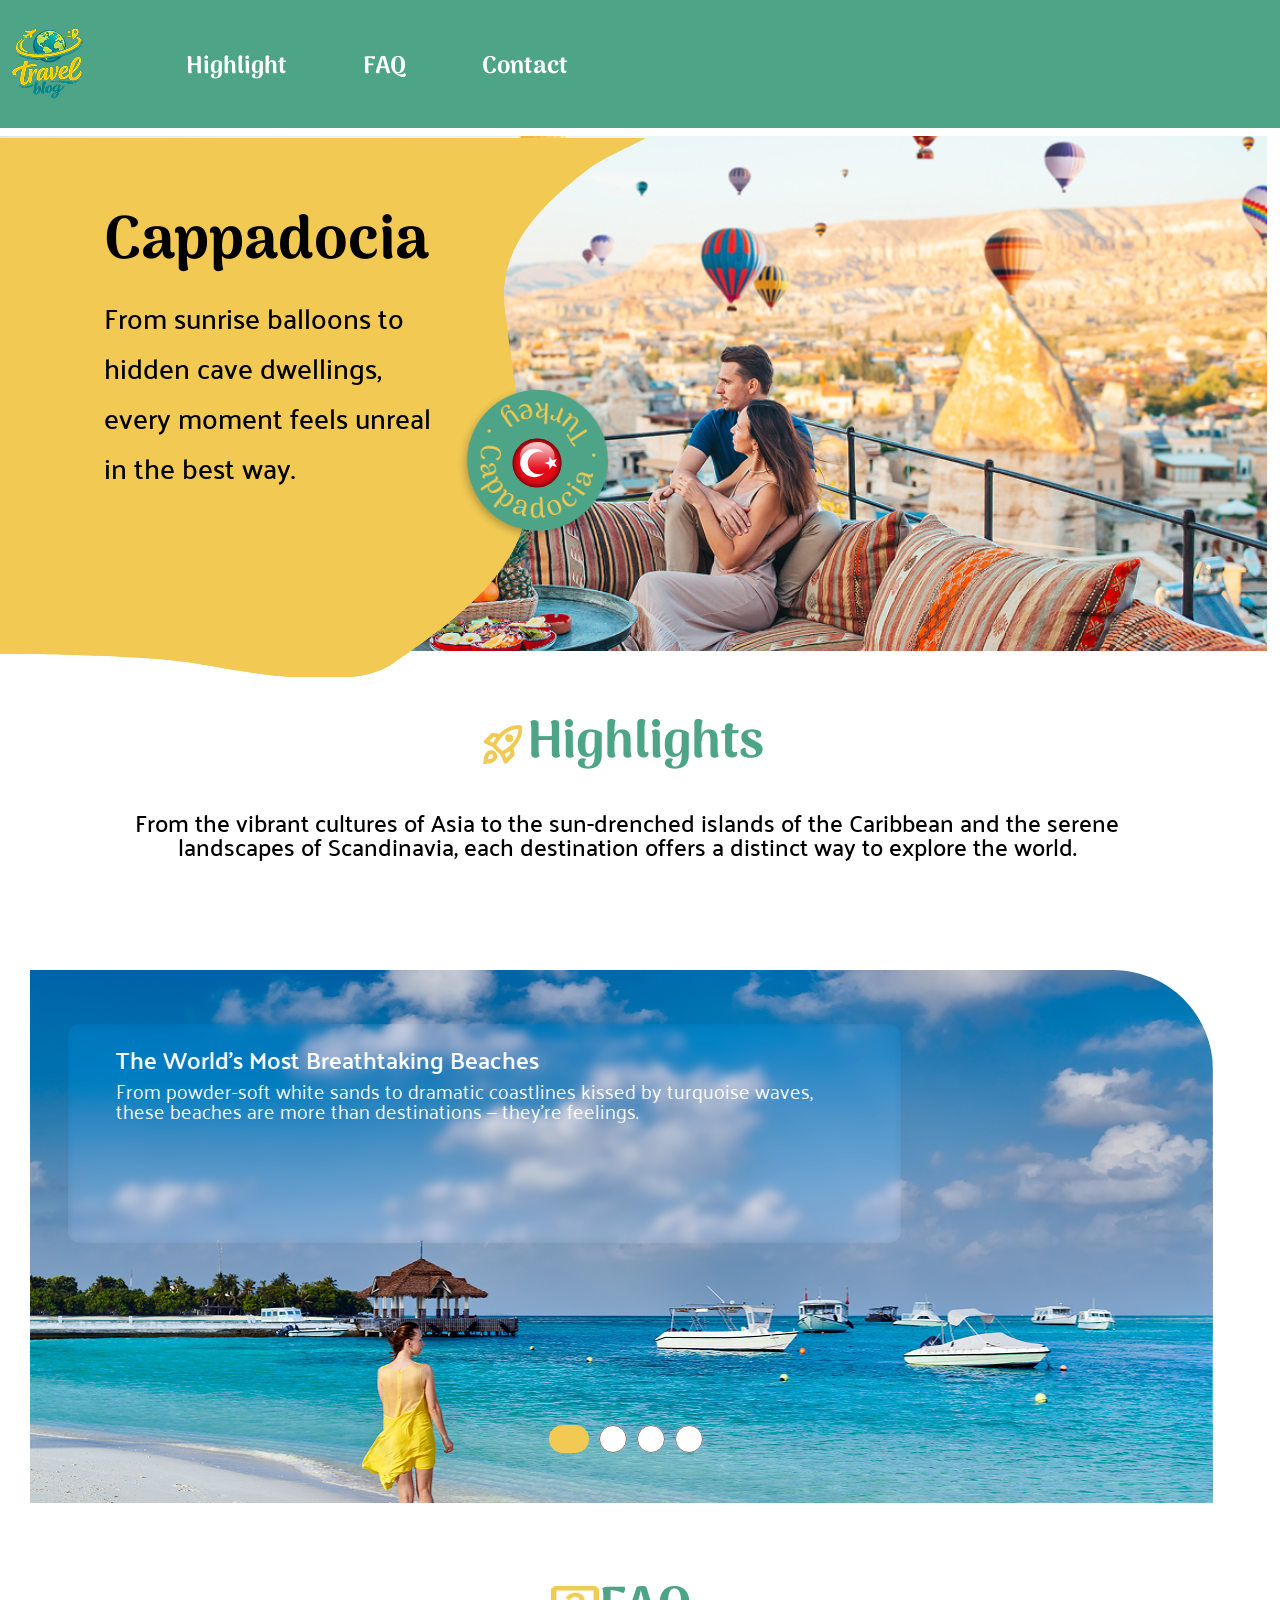
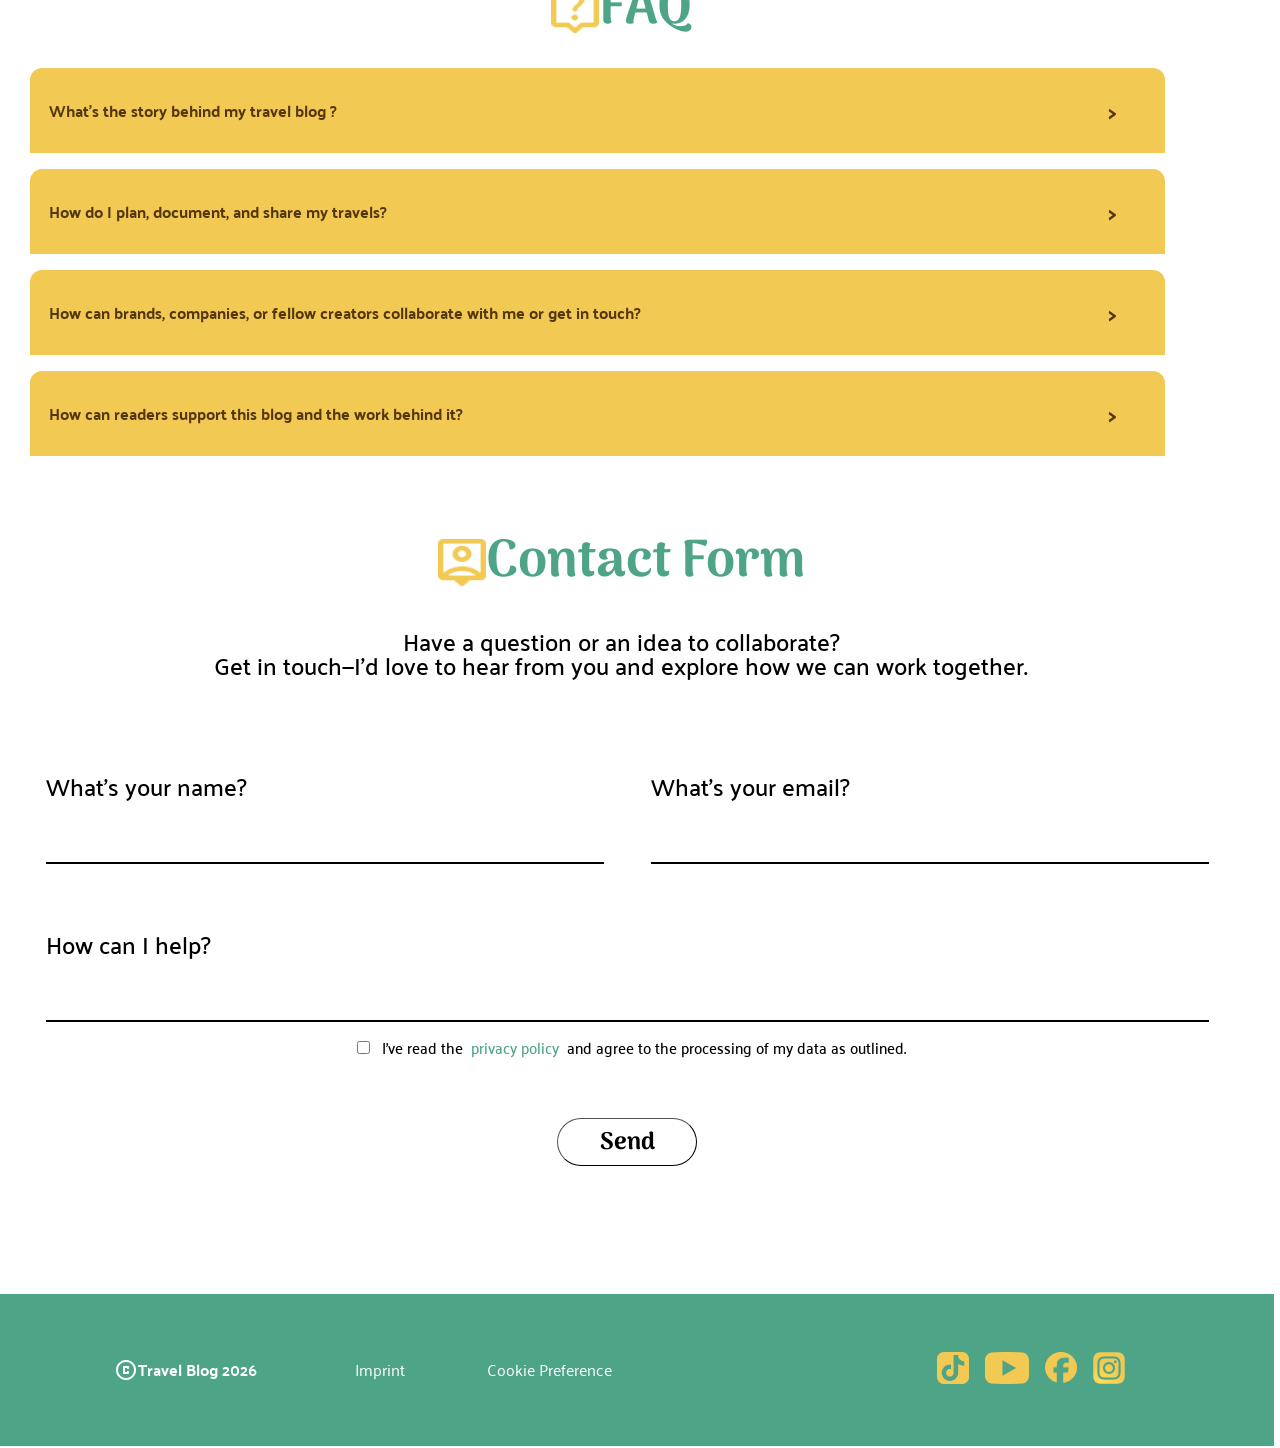
==== commit b3369977: "responsiv font image fixed" ====
--- a/index.html
+++ b/index.html
@@ -35,6 +35,7 @@
 
     <section class="top" id="home">
       <div class="img_pos"><img class="img_rotate " src="./img/Circle.png" alt="Drehendes Bild"></div>
+      <div class="img_pos1"><img src="./img/Flag_orb_Turkey 2.svg" alt="Türkei"></div>
       <div class="top_hero">
         <div class="top_font">
           <h1 class="arima700">Cappadocia</h1>
@@ -187,7 +188,7 @@
                 </div>
               </div>
 
-              <div class="form-group-1 palanquin500">
+              <div class="form-group-1 m_64 palanquin500">
                 <label>How can I help?</label>
                 <input type="text" class="form-control1" name="textarea_name" placeholder="">
                 </textarea>
@@ -196,8 +197,8 @@
             <div class="form-g">
               <div class="palanquin500 chk_font"><input type="checkbox"> I've read the <a class="contact_a"
                   href="#">privacy policy</a> and agree to the processing of my data as outlined.</div>
-              <div class="form-group1 arima700">
-                <input type="submit" class="btn btn-primary" name="button_name" value="Send" />
+              <div class="form-group1">
+                <input type="submit" class="btn btn-primary arima700" name="button_name" value="Send" />
               </div>
             </div>
           </form>
--- a/styles/header_footer.css
+++ b/styles/header_footer.css
@@ -2,6 +2,9 @@
 
 .navlink:hover {
     color: #F1C953;
+    text-decoration: underline;
+    text-decoration-style: dotted;
+    text-decoration-thickness: from-font;
 }
 
 .navimage{
@@ -88,6 +91,7 @@
 
 .navlink-foot:hover {
     color: #F1C953;
+    
 }
 
 .footer-social-icon{
--- a/styles/basic.css
+++ b/styles/basic.css
@@ -54,7 +54,7 @@
 
 .top {
   display: flex;
-  max-width: 99%;
+  max-width: 100%;
   position: relative;
   height: 515px;
   padding: 0px 12px;
@@ -142,9 +142,7 @@
   justify-content: center;
   align-items: center;
   flex-direction: column;
-  /* padding-bottom: 137px; */
   width: 100%;
- 
 }
 .video_img {
   width: 931px;
@@ -159,21 +157,27 @@
 
 }
 .description_content {
+  max-width: 100%;
 padding-left: 30px;
 padding-right: 16px;
 padding-bottom: 32px;
 font-size: 24px;
 line-height: 1;
 }
-.description_content ul {
+.description_content ol {
   margin: 16px 16px;
 }
 .desc_cont {
+  max-width: 100%;
   padding-top: 16px;
   margin: 0px 33.5px;
 }
 .desc_1{
   margin-bottom: 32px;
+}
+.left_max{
+  width: 100%;
+  align-items: start;
 }
 .tip_content {
   max-width: 100%;
@@ -182,7 +186,7 @@
   justify-content: center;
   align-items: center;
   position: relative;
-  padding: 0 34px;
+  padding: 24px 34px;
 }
 .tipps-icon {
   z-index: 2;
@@ -385,6 +389,10 @@
   max-width: 100%;
   font-size: 24px;
   margin-bottom: 16px;
+  margin-top: 16px;
+}
+.m_64{
+  margin-top: 64px;
 }
 .form_u {
   padding: 0px 16px;
@@ -523,7 +531,7 @@
     display: none;
   }
   .crs_1{
-    padding: 0px max{calc(50% - 720px)};
+    padding: 0px max(calc(50% - 720px));
   }
 }
 @media screen and (min-width: 1280px) {
@@ -546,7 +554,7 @@
     display: none;
   }
   .crs_1{
-    padding: 0px max{calc(50% - 720px)};
+    padding: 0px max(calc(50% - 720px));
   }
 }
 @media screen and (min-width: 484px) and (max-width: 767px) {
@@ -575,6 +583,9 @@
   }
   .scandy_tour{
     padding-bottom: 24px;
+  }
+  .description_content {
+    padding: 8px 16px;
   }
 }
 @media screen and (min-width: 4px) and (max-width: 840px) {
@@ -647,8 +658,7 @@
   }
   .description_content {
     font-size: 16px;
-    padding-bottom: 16px;
-    padding-top: 16px;
+    padding: 8px 16px;
   }
   .video_content{
     padding: 24px 0px;
@@ -700,6 +710,9 @@
   }
   .date_time{
     margin-bottom: 8px;
+  }
+  .m_64{
+    margin-top: 24px;
   }
 }
 @media screen and (min-width: 4px) and (max-width: 479px) {
--- a/styles/style.css
+++ b/styles/style.css
@@ -181,9 +181,7 @@
   font-size: 16px;
 
 }
-/* summary::after{
-  font-size: 16px;
-} */
+
 details[open] p{
   font-size: 16px;
 }
--- a/styles/carousel.css
+++ b/styles/carousel.css
@@ -176,6 +176,7 @@
     justify-content: center;
     transform: perspective(250px) rotatey(20deg) translateX(-20px);
     padding-bottom: 60px;
+    gap: 24px;
   }
 
   .slider-photos-element {
--- a/styles/slider.css
+++ b/styles/slider.css
@@ -121,12 +121,11 @@
   left: 340px;
 }
 .img_rotate{
-  animation: rotating 4s linear infinite;
+  animation: rotating 10s linear infinite;
 }
 .top_hero{
   position: absolute;
   left: 0;
-  ;
   width: 647px;
   height: 540px;
   background-image: url(../img/Vector16.svg);
@@ -155,15 +154,17 @@
 
 }
 @media screen and (min-width: 4px) and (max-width: 479px){
-  .img_pos{
-    top: 121px;
-    left: 71px;
-  }
+
+
 }
 @media screen and (min-width: 4px) and (max-width: 1110px) {
   .img_pos{
     top: 121px;
     left: 71px;
+  }
+  .img_pos1{
+    top: 175px;
+    left: -32px;
   }
   .top_hero{
     width: 220px;
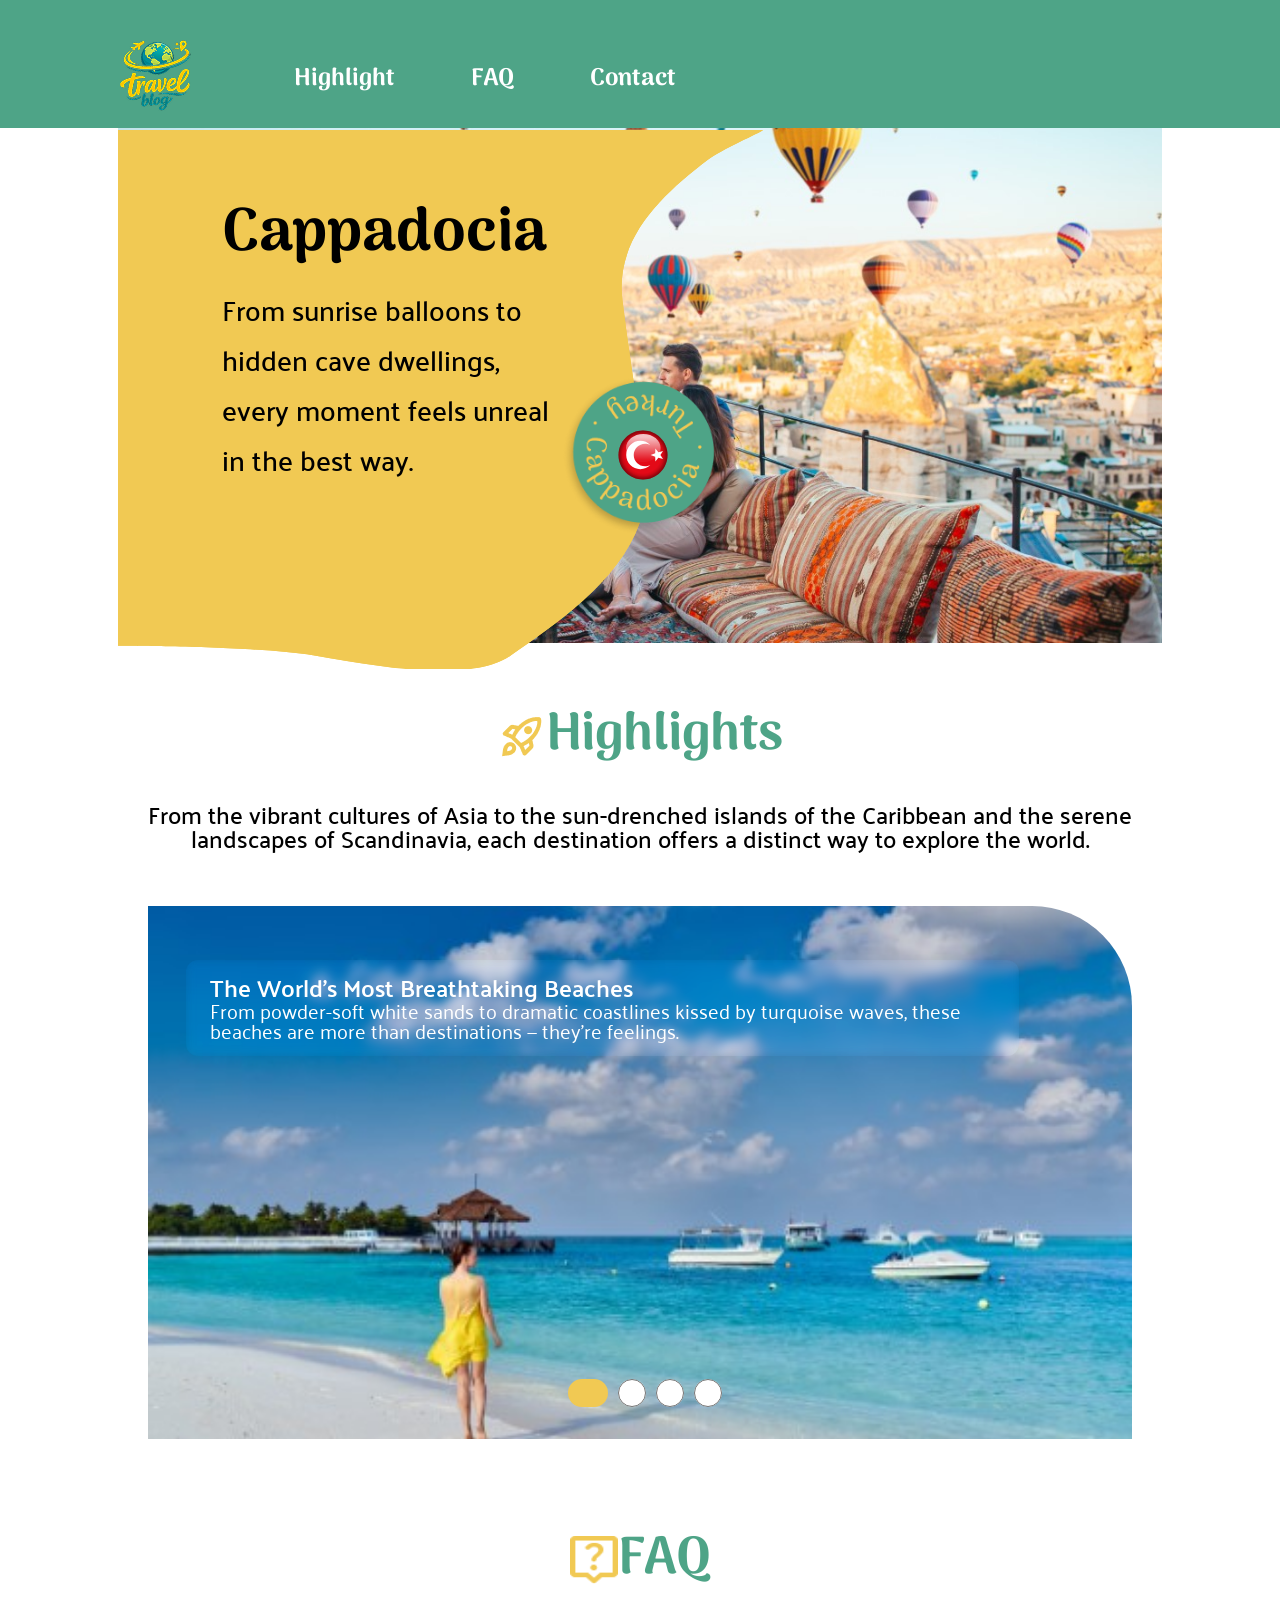
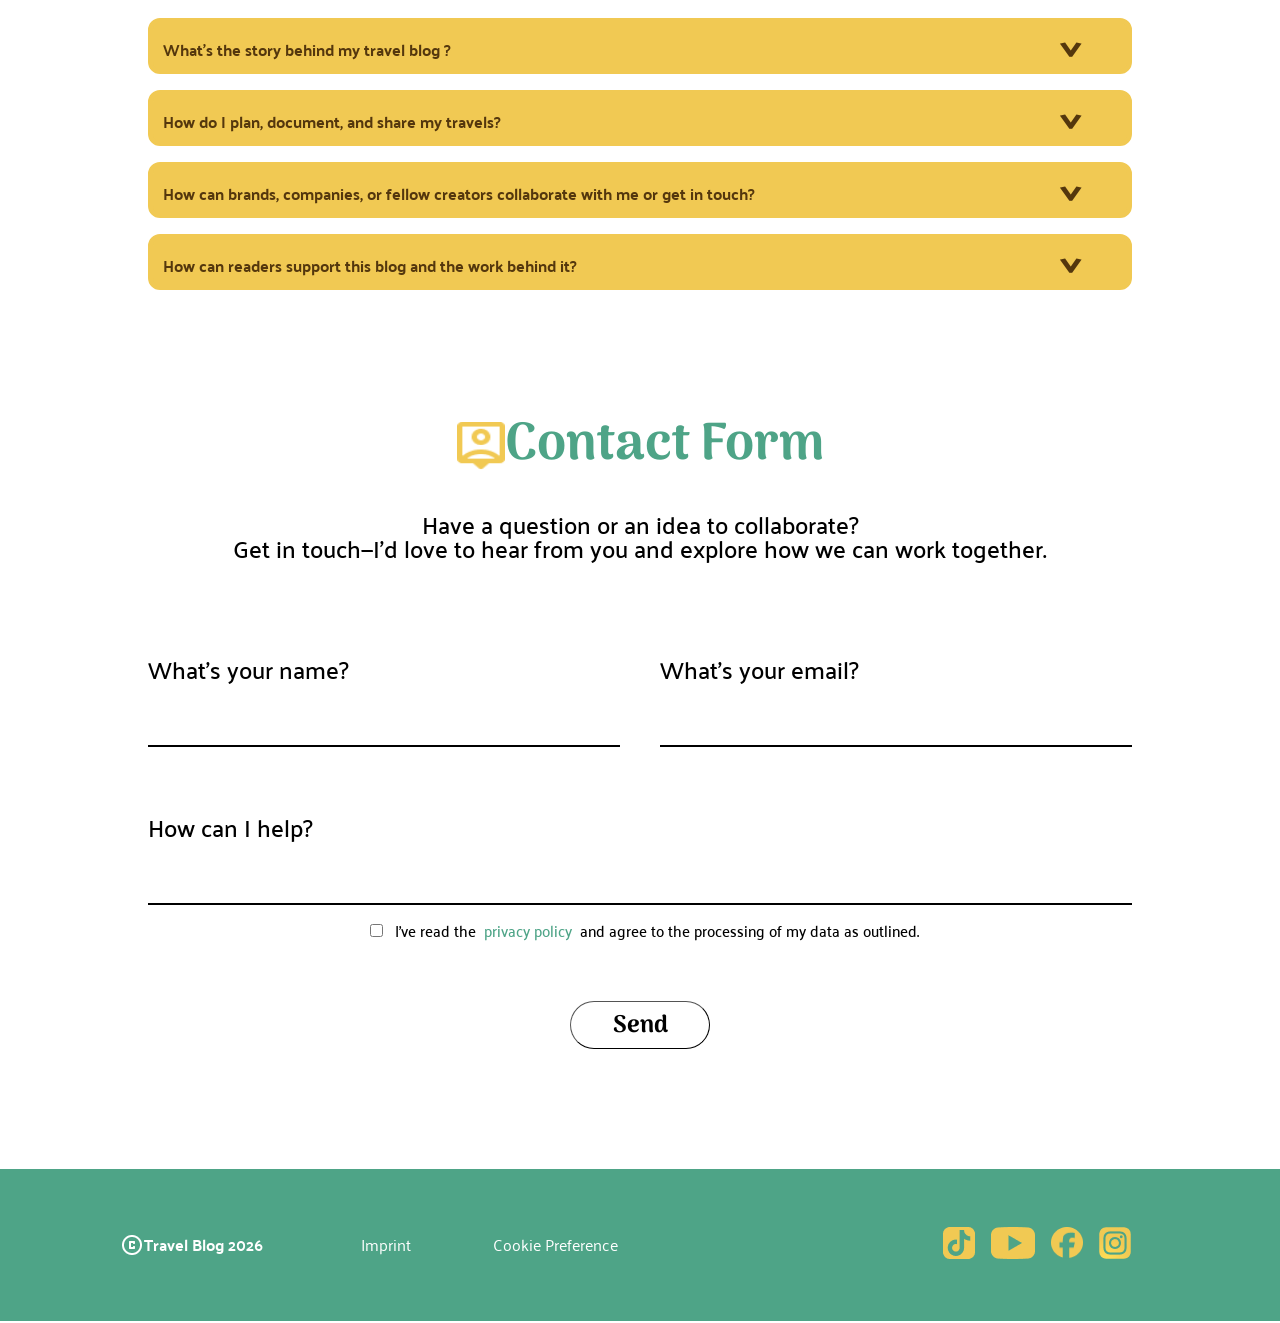
==== commit 9ed252cb: "index  complett" ====
--- a/index.html
+++ b/index.html
@@ -49,7 +49,7 @@
           </svg></div>
       </div>
     </section>
-    <div></div>
+
 
     <section class="main">
       <section class="slider zentriert slider_zenter">
@@ -73,11 +73,14 @@
               <a class="main-a" href="./carousel.html">
                 <div class="info">
                   <h2 class="palanquin600">The World’s Most Breathtaking Beaches</h2>
-                  <h3 class="palanquin400">From powder-soft white sands to dramatic coastlines kissed by turquoise
+                  <h3 class="palanquin400 first_1">From powder-soft white sands to dramatic coastlines kissed by
+                    turquoise
                     waves,
                     these beaches are
                     more
                     than destinations — they’re feelings.</h3>
+                  <h3 class="palanquin400 first_2">From powder-soft white sands to dramatic coastlines kissed by
+                    turquoise waves, these ...</h3>
                 </div>
               </a>
 
@@ -85,9 +88,12 @@
             <div class="slider_a_element element2">
               <a class="main-a" href="./video.html">
                 <div class="info">
-                  <h2>Copenhagen in 3 Days: Big <br> Experiences, Smart Spending</h2>
-                  <h3>Discover Copenhagen, where historic charm meets modern design, vibrant cycling culture and
+                  <h2 class="palanquin600">Copenhagen in 3 Days: Big <br> Experiences, Smart Spending</h2>
+                  <h3 class="palanquin400 first_1">Discover Copenhagen, where historic charm meets modern design,
+                    vibrant cycling culture and
                     waterfront living.</h3>
+                  <h3 class="palanquin400 first_2">Discover Copenhagen, where historic charm meets modern design,
+                    vibrant cycling ...</h3>
                 </div>
               </a>
 
@@ -95,11 +101,14 @@
             <div class="slider_a_element element3">
               <a class="main-a" href="./graph.html">
                 <div class="info">
-                  <h2>Pattaya Pulse: <br>
+                  <h2 class="palanquin600">Pattaya Pulse: <br>
                     Food, Sun and Neon Nights</h2>
-                  <h3>From powder-soft white sands to dramatic coastlines kissed by turquoise waves, these beaches are
-                    more
-                    than destinations — they’re feelings.</h3>
+                  <h3 class="palanquin400 first_1">From bustling promenades to nearby islands, the city offers an
+                    energetic and diverse escape.
+                    Discover Pattaya City, with vibrant nightlife and rich cultural landmarks.</h3>
+                  <h3 class="palanquin400 first_2">From bustling promenades to nearby islands, the city offers an
+                    energetic and diverse escape ...
+                  </h3>
                 </div>
               </a>
 
@@ -107,10 +116,14 @@
             <div class="slider_a_element element4">
               <div class="info">
                 <h2 class="palanquin600">Mountain Fuji</h2>
-                <h3 class="palanquin400">The most iconic mountain and an active volcano located about 100 kilometers
-                  southwest of Tokyo.
-                  Written with the characters for “wealth” and “samurai,” Fuji’s name evokes a sense of strength, honor,
+                <h3 class="palanquin400 first_1">The most iconic mountain and an active volcano located about 100
+                  kilometers
+                  southwest of Tokyo. Written with the characters for “wealth” and “samurai,” Fuji’s name evokes a sense
+                  of strength, honor,
                   and enduring prestige.</h3>
+                <h3 class="palanquin400 first_2">The most iconic mountain and an active volcano located about 100
+                  kilometers
+                  southwest of ...</h3>
               </div>
 
             </div>
@@ -123,7 +136,7 @@
           <img src="./img/live_help.png" alt="Lancher" class="index_img" />
           <h1 class="font_h1">FAQ</h1>
         </div>
-        <ul>
+        <ul class="ul_wh">
           <details>
             <summary class="palanquin700">
               <h3 class="faq_font">What’s the story behind my travel blog ?</h3>
--- a/styles/header_footer.css
+++ b/styles/header_footer.css
@@ -25,7 +25,7 @@
     align-items: center;
     text-align: left;
     padding-top: 28px;
-    padding-left: 12px;
+    padding-left: 120px;
     max-width: 100vw;
     
 }
--- a/styles/basic.css
+++ b/styles/basic.css
@@ -4,28 +4,38 @@
   padding: 0;
   scroll-behavior: smooth;
 }
-
+html{
+  interpolate-size: allow-keywords;
+}
 body {
   display: flex;
   justify-content: center;
   align-items: center;
   flex-direction: column;
-  overflow-x: hidden;
-  width: 99%;
+  width: 100%;
   margin: 0;
   padding: 0;
   min-height: 100vh;
 }
 .main-page {
-  scroll-behavior: smooth;
   flex: 1;
-  padding: 0;
   margin-top: 128px;
   align-items: center;
-  width: 99%;
+  max-width: 1440px;
+}
+.main-page1 {
+  flex: 1;
+  margin-top: 128px;
+  align-items: center;
+  width: 100%;
+  padding: 15px 0px;
 }
 .main-a{
   text-decoration: none;
+}
+.faq_main{
+  width: 100%;
+  min-height: 422px;
 }
 .impress {
   margin-top: 192px;
@@ -45,7 +55,7 @@
   width: 740px;
 }
 .main {
-  width: 99%;
+  width: 100%;
   flex-direction: column;
   justify-content: center;
   align-items: center;
@@ -54,14 +64,14 @@
 
 .top {
   display: flex;
-  max-width: 100%;
+  max-width: 1440px;
   position: relative;
   height: 515px;
-  padding: 0px 12px;
-  background-image: url(../img/header_photo.png);
+  padding: 0px 0px;
+  background-image: url(../img/header_photo.jpg);
   background-repeat: no-repeat;
   background-size: cover;
-  background-position: center top;
+  background-position: center;
 }
 .author {
   display: flex;
@@ -238,7 +248,6 @@
   top: 0;
   max-width: 833px;
   margin: 54px 38px;
-  min-height: 219px;
   object-fit: cover;
   text-align: left;
   align-items: center;
@@ -249,7 +258,6 @@
 .info h2 {
   display: flex;
   max-width: 80%;
-  padding: 8px 24px;
   color: white;
   font-size: 48px;
   margin-right: 40px;
@@ -257,12 +265,12 @@
 }
 .info h3 {
   max-width: 820px;
-  padding: 0px 24px;
   color: white;
   font-size: 28px;
   line-height: 1;
 }
 .header1 {
+  display: flex;
   background-color: #4ea487;
   justify-content: space-between;
   align-items: center;
@@ -271,9 +279,9 @@
   left: 0;
   right: 0;
   padding: 0;
-  max-width: 100dvw;
+  max-width: 100%;
   height: 128px;
-  z-index: 1000;
+  z-index: 5;
 }
 .header2 {
   position: fixed;
@@ -282,9 +290,9 @@
   right: 0;
   background-color: #f1c953;
   height: 88px;
-  max-width: 100dvw;
+  max-width: 100%;
   padding: 0;
-  z-index: 1000;
+  z-index: 50;
   border-bottom-left-radius: 12px;
 }
 footer {
@@ -294,7 +302,7 @@
   background-color: #4ea487;
   color: white;
   font-size: 16px;
-  width: 100dvw;
+  width: 100%;
   height: 152px;
   
   bottom: 0;
@@ -302,7 +310,7 @@
   right: 0;
 }
 #footer-placeholder {
-  max-width: 100dvw;
+  max-width: 105%;
 }
 .text_center {
   margin-left: 40px;
@@ -321,7 +329,10 @@
   text-align: center;
   justify-content: center;
   align-items: center;
-  max-width: 99%;
+  max-width: 100%;
+}
+.ul_wh{
+  width: 100%;
 }
 .zentriert_text {
   display: flex;
@@ -395,7 +406,7 @@
   margin-top: 64px;
 }
 .form_u {
-  padding: 0px 16px;
+  padding: 0px;
   margin-bottom: 120px;
 }
 .form-h {
@@ -510,7 +521,7 @@
 }
 @media screen and (min-width: 1440px) {
   .main-page {
-    padding: 0px max( calc(50% - 720px));  
+    padding: 0px max(0px, calc(50% - 720px));  
   }
   .impress {
     padding: 0px max(12px, calc(50% - 720px));
@@ -533,6 +544,9 @@
   .crs_1{
     padding: 0px max(calc(50% - 720px));
   }
+  .first_2{
+    display: none;
+  }
 }
 @media screen and (min-width: 1280px) {
   .header2 {
@@ -543,10 +557,10 @@
   }
 }
 @media screen and (min-width: 841px) and (max-width: 1280px) {
-  .main-page {
-    padding: 8px 0px;
+  /* .main-page {
+    padding: 0px 8px;
     width: 99dvw;
-  }
+  } */
   .main {
     padding: 0px 30px;
   }
@@ -556,11 +570,12 @@
   .crs_1{
     padding: 0px max(calc(50% - 720px));
   }
+  .first_2{
+    display: none;
+  }
 }
 @media screen and (min-width: 484px) and (max-width: 767px) {
-  .info {
-    margin: 54px 20px;
-  }
+
 }
 @media screen and (min-width: 841px) and (max-width: 1075px){
   .headline {
@@ -587,15 +602,18 @@
   .description_content {
     padding: 8px 16px;
   }
+ 
 }
 @media screen and (min-width: 4px) and (max-width: 840px) {
-  .main-page {
-    padding: 8px 0px;
-    width: 99dvw;
-  }
+
   .main {
-    padding: 0px 16px;
-  }
+    width: 100%; 
+    padding: 0px 20px;
+  }
+  .info {
+    margin: 54px 16px;
+    padding: 16px 10px;
+  }  
   .top {
     padding: 0;
   }
@@ -669,6 +687,7 @@
   .video_img {
     height: 192px;
     background-size: contain;
+    
   }
   .video_2 p{
     font-size: 16px;
@@ -714,11 +733,11 @@
   .m_64{
     margin-top: 24px;
   }
+  .first_1{
+    display: none;
+  }
 }
 @media screen and (min-width: 4px) and (max-width: 479px) {
-  .main-page {
-    width: 99dvw;
-  }
   #faq {
     width: 95%;
   }
--- a/styles/style.css
+++ b/styles/style.css
@@ -88,7 +88,9 @@
 }
 details{
   color: #54370d;
-
+  width: 100%;
+  overflow: hidden;
+  transition: height 2s ease-in-out;
 }
 .contact_a{
   color: #4ea487;
@@ -99,43 +101,57 @@
   list-style: none; 
   display: flex;
   justify-content: space-between; 
-  align-items: center;
-  text-align: center;
+  align-items: end;
+  text-align: left;
   cursor: pointer;
-  width: 95%;
+  width: 100%;
   min-height: 56px;
   border-top-right-radius: 12px;
   border-top-left-radius: 12px;
+  border-bottom-left-radius: 12px;
+  border-bottom-right-radius: 12px;
   background-color: #f1c953;
-  padding: 16px 14px;
+  padding: 10px;
   margin-top: 16px;
   border: 5px solid #f1c953;
-}
-.faq-cont{
-  display: grid;
-  grid-template-rows: 0fr;
-  transition: grid-template-rows 0.8s ease-out;
-  overflow: hidden;
-}
+  line-height: 120%;
+}
+
 details[open] .details-content {
   grid-template-rows: 1fr;
+  
 }
 details p{
-  width: 95%;
+  width: 100%;
   border: 20px solid #f1c953;
   border-bottom-left-radius: 12px;
   border-bottom-right-radius: 12px;
+  font-size: 16px;
+  padding: 4px 10px;
+  text-align: left;
+  line-height: 120%;
+  opacity: 1;
+  transition: opacity 8s ease-in-out;
 }
 summary::after {
   margin-right: 30px;
   content: '>'; 
-  font-size: 24px;
-  font-weight: 700;
+  font-size: 48px;
+  font-weight: 900;
+  transform: rotate(90deg);
   transition: transform 0.8s;
 
+}
+.faq_font{
+  font-size: 24px;
+  margin-right: 16px;
 }
 details[open] summary::after {
   transform: rotate(-90deg);
+}
+details[open] summary {
+  border-bottom-left-radius: 0px;
+  border-bottom-right-radius: 0px;
 }
 #calender-icon{
   width: 16px;
@@ -173,6 +189,15 @@
 .graph_1{
   width: 100%;
 }
+.m_128_t{
+  margin-top: 128px;
+}
+@starting-style{
+  details[open] p{
+    opacity: 0;
+  }
+}
+
 @media screen and (min-width: 1280px) and (max-width: 30000px){
 
 }
@@ -198,7 +223,8 @@
 
 }
 summary::after{
-  font-size: 16px;
+  font-size: 24px;
+  font-weight: 900;
 }
 details[open] p{
   font-size: 16px;
@@ -222,7 +248,8 @@
 
 }
 summary::after{
-  font-size: 16px;
+  font-size: 24px;
+  font-weight: 900;
 }
 details[open] p{
   font-size: 16px;
--- a/styles/carousel.css
+++ b/styles/carousel.css
@@ -133,6 +133,14 @@
 
 @media screen and (min-width: 500px) and (max-width: 900px) {
 
+
+
+    .p_80 {
+    padding-top: 35px;
+  }
+  .video_info {
+    margin-bottom: 35px; 
+  }
   .photo-container {
     display: none;
   }
@@ -255,6 +263,14 @@
 }
 
 @media screen and (min-width: 374px) and (max-width: 500px) {
+  
+  .p_80 {
+    padding-top: 24px;
+  }
+  .video_info {
+    margin-bottom: 24px; 
+  }
+
   .photo-container {
     display: none;
   }
--- a/styles/slider.css
+++ b/styles/slider.css
@@ -1,12 +1,15 @@
-
-.slider_zenter{
-  min-height: 638px;
+.slider{
+  height: 760px;
+  width: 100%;
 }
+/* .slider_zenter{
+  
+} */
 
 .slider_a {
   position: relative;
-  margin-top: 88px;
-  width: 99%;
+  margin-top: 32px;
+  
   height: 533px;
   
   display: flex;
@@ -20,7 +23,7 @@
 
 .slider_a input {
   z-index: 2;
-  margin-bottom: 50px;
+  margin-bottom: 32px;
   margin-left: 10px;
 }
 
@@ -35,31 +38,31 @@
 
 .slider_a_element {
   width: 25%;
-  height: 100%;
+  height: 533px;
   overflow: hidden;
 }
 
 .element1{
   background-size: cover;
-  background-image: url(../img/slide_01.png);
-  background-position: center top;
+  background-image: url(../img/slide_01.jpg);
+  background-position: center;
   background-repeat: no-repeat;
 }
 .element2{
   background-size: cover;
   background-image: url(../img/slide_02.png);
-  background-position: center top;
+  background-position: center;
   background-repeat: no-repeat;
 }
 .element3{
   background-size: cover;
-  background-image: url(../img/slide_03.png);
-  background-position: center top;
+  background-image: url(../img/slide_03.jpg);
+  background-position: center;
   background-repeat: no-repeat;
 }.element4{
   background-size: cover;
   background-image: url(../img/slide_04.png);
-  background-position: center top;
+  background-position: center;
   background-repeat: no-repeat;
 }
 
@@ -174,4 +177,8 @@
   .top_font{
     display: none;
   }
+  .slider{
+    max-width: 100%;
+    height: 605px;
+  }
 }
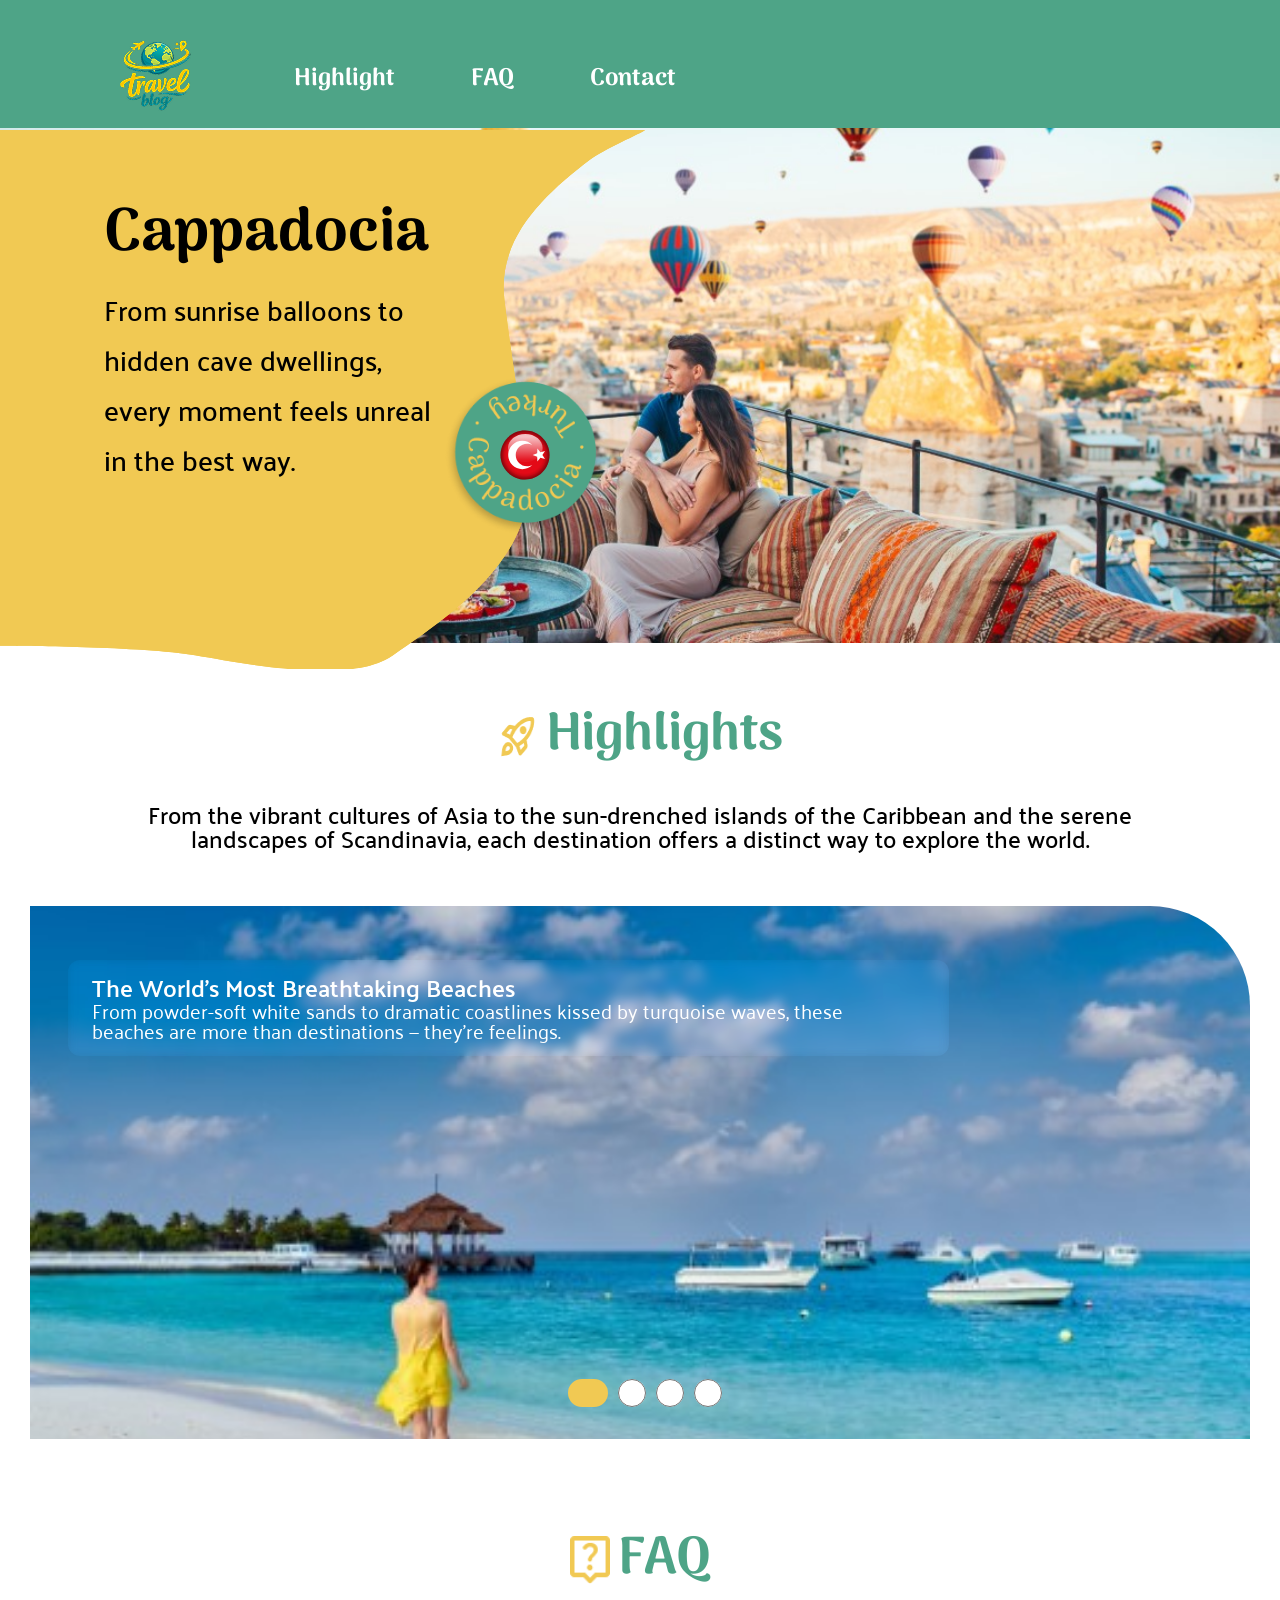
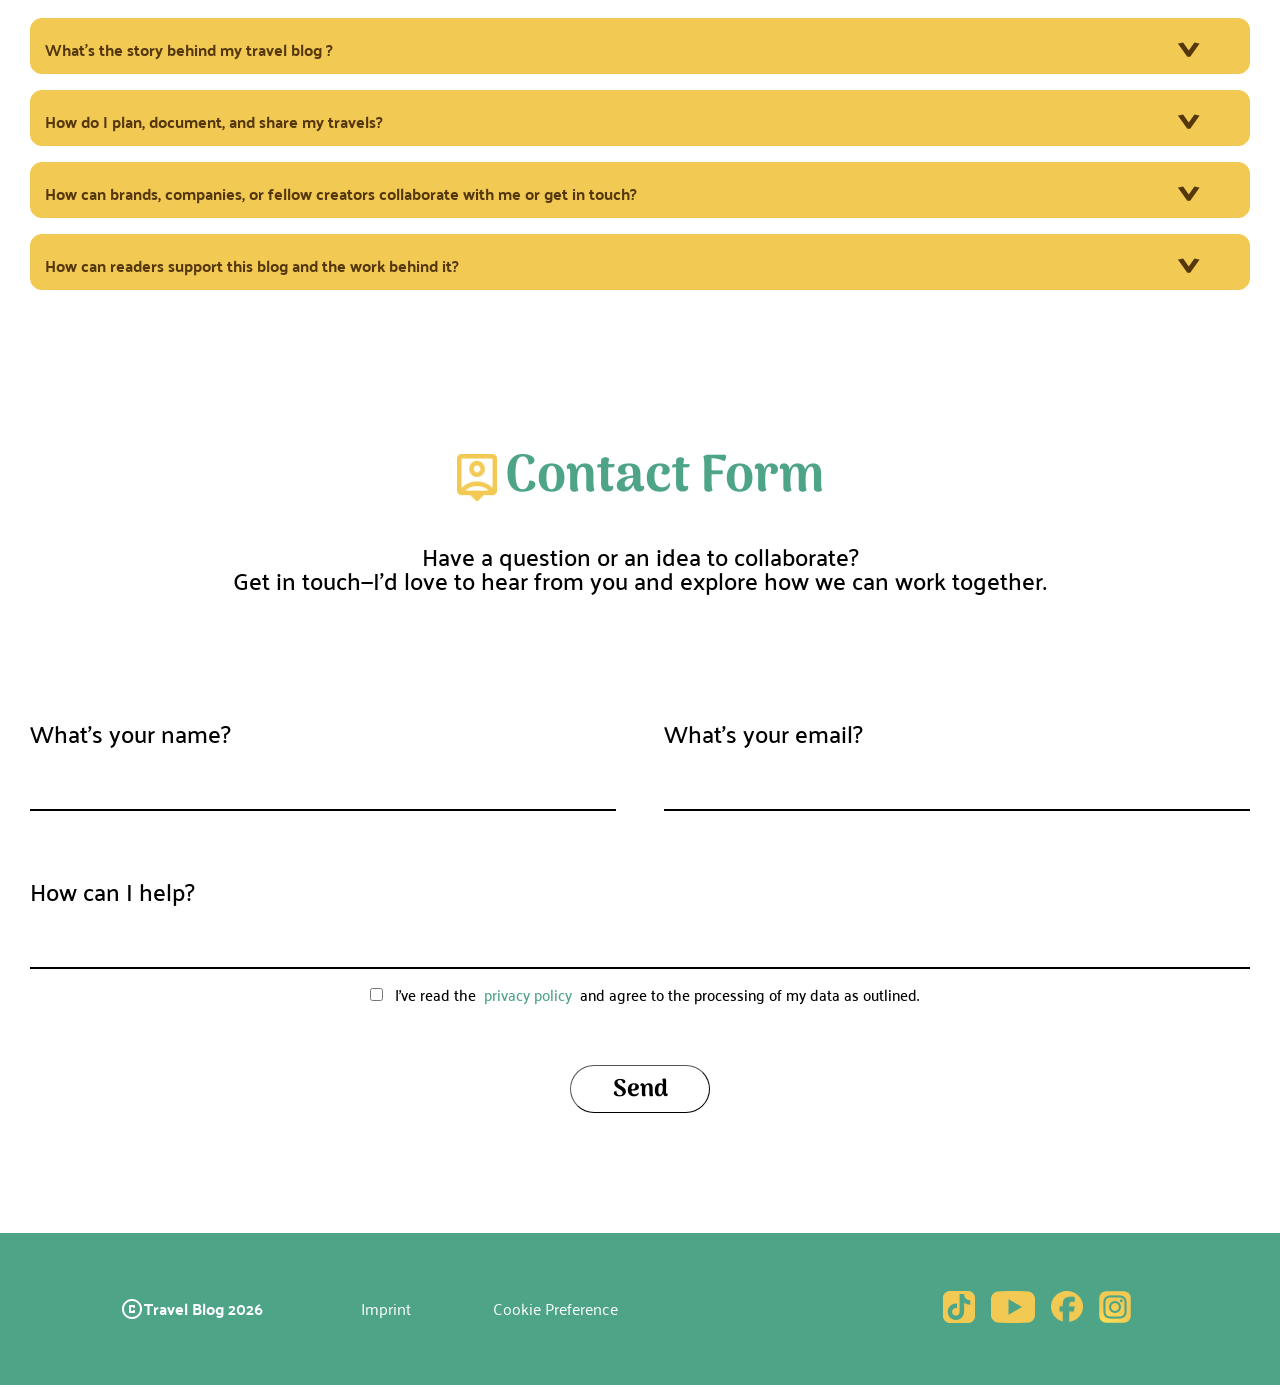
==== commit b4d020be: "faq menue fixed" ====
--- a/index.html
+++ b/index.html
@@ -137,7 +137,7 @@
           <h1 class="font_h1">FAQ</h1>
         </div>
         <ul class="ul_wh">
-          <details>
+          <details class="my_details">
             <summary class="palanquin700">
               <h3 class="faq_font">What’s the story behind my travel blog ?</h3>
             </summary>
--- a/styles/header_footer.css
+++ b/styles/header_footer.css
@@ -26,7 +26,7 @@
     text-align: left;
     padding-top: 28px;
     padding-left: 120px;
-    max-width: 100vw;
+    width: 100%;
     
 }
 .nav_smal{
@@ -108,6 +108,7 @@
 
 @media screen and (min-width: 4px) and (max-width: 840px) {
     .nav_style{
+        padding-left: 0;
         justify-content: center;
     }
 }
--- a/styles/basic.css
+++ b/styles/basic.css
@@ -21,7 +21,7 @@
   flex: 1;
   margin-top: 128px;
   align-items: center;
-  max-width: 1440px;
+  width: 100%;
 }
 .main-page1 {
   flex: 1;
@@ -246,7 +246,7 @@
 .info {
   position: relative;
   top: 0;
-  max-width: 833px;
+  max-width: 881px;
   margin: 54px 38px;
   object-fit: cover;
   text-align: left;
@@ -323,6 +323,7 @@
 .index_img {
   height: 48px;
   width: 48px;
+  padding-right: 8px;
 }
 .text_zentriert {
   display: flex;
@@ -441,7 +442,6 @@
   width: 48%;
 }
 .mrg_top {
-  padding: 0 16px;
   margin-top: 64px;
   margin-bottom: 64px;
 }
@@ -557,10 +557,6 @@
   }
 }
 @media screen and (min-width: 841px) and (max-width: 1280px) {
-  /* .main-page {
-    padding: 0px 8px;
-    width: 99dvw;
-  } */
   .main {
     padding: 0px 30px;
   }
--- a/styles/style.css
+++ b/styles/style.css
@@ -89,8 +89,7 @@
 details{
   color: #54370d;
   width: 100%;
-  overflow: hidden;
-  transition: height 2s ease-in-out;
+  
 }
 .contact_a{
   color: #4ea487;
@@ -117,21 +116,26 @@
   line-height: 120%;
 }
 
-details[open] .details-content {
-  grid-template-rows: 1fr;
-  
-}
+details::details-content {
+  transition: height 1000ms ease-out, content-visibility 600ms ease allow-discrete;
+  height: 0;  
+  overflow: hidden;
+}
+
+details[open]::details-content {
+  height: 80px;
+}
+
 details p{
   width: 100%;
   border: 20px solid #f1c953;
   border-bottom-left-radius: 12px;
   border-bottom-right-radius: 12px;
   font-size: 16px;
-  padding: 4px 10px;
+  padding: 4px 16px;
   text-align: left;
   line-height: 120%;
-  opacity: 1;
-  transition: opacity 8s ease-in-out;
+  
 }
 summary::after {
   margin-right: 30px;
@@ -241,6 +245,9 @@
 .font_h1{
   font-size: 40px;
 }
+details[open]::details-content {
+  height: 130px;
+}
 }
 @media screen and (min-width: 4px) and (max-width: 483px){
 .faq_font{
@@ -263,4 +270,7 @@
 .font_h1{
   font-size: 40px;
 }
+details[open]::details-content {
+  height: 239px;
+}
 }
--- a/styles/slider.css
+++ b/styles/slider.css
@@ -50,7 +50,7 @@
 }
 .element2{
   background-size: cover;
-  background-image: url(../img/slide_02.png);
+  background-image: url(../img/slide_02.jpg);
   background-position: center;
   background-repeat: no-repeat;
 }
@@ -61,7 +61,7 @@
   background-repeat: no-repeat;
 }.element4{
   background-size: cover;
-  background-image: url(../img/slide_04.png);
+  background-image: url(../img/slide_04.jpg);
   background-position: center;
   background-repeat: no-repeat;
 }
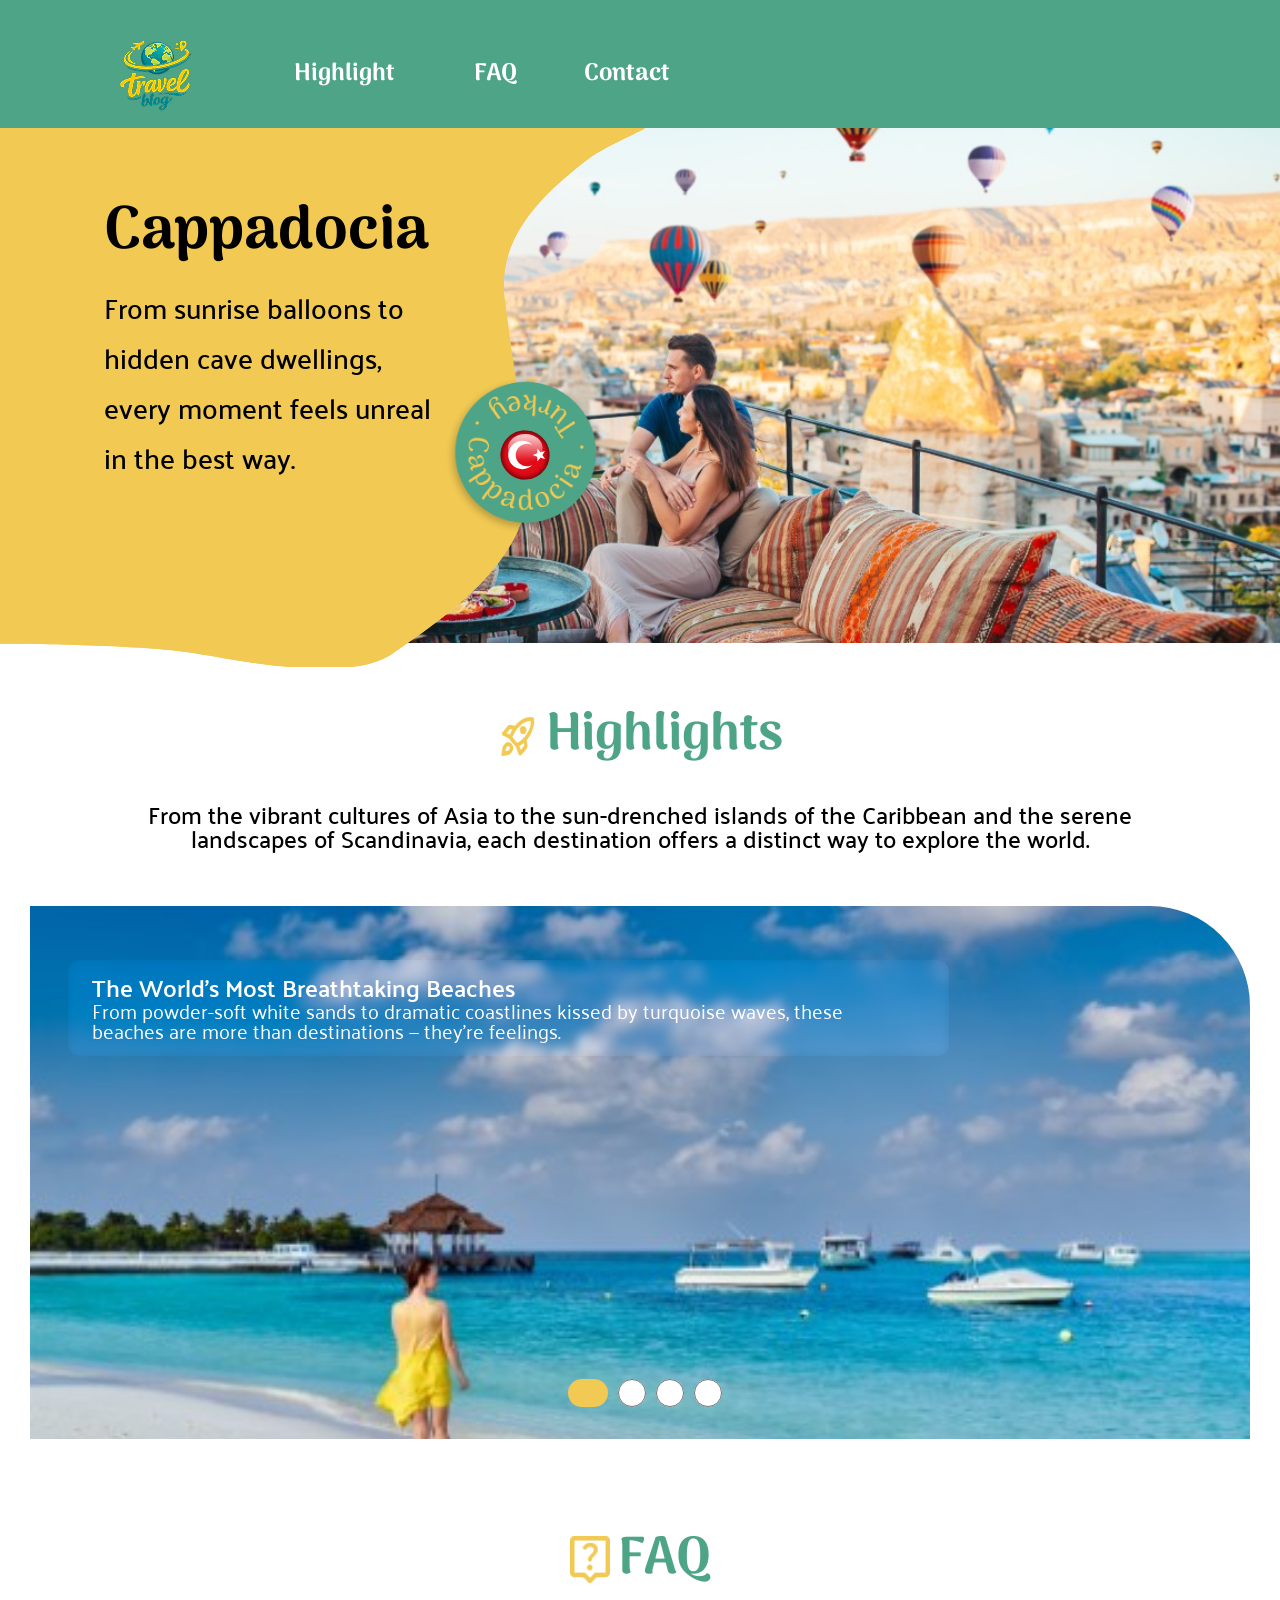
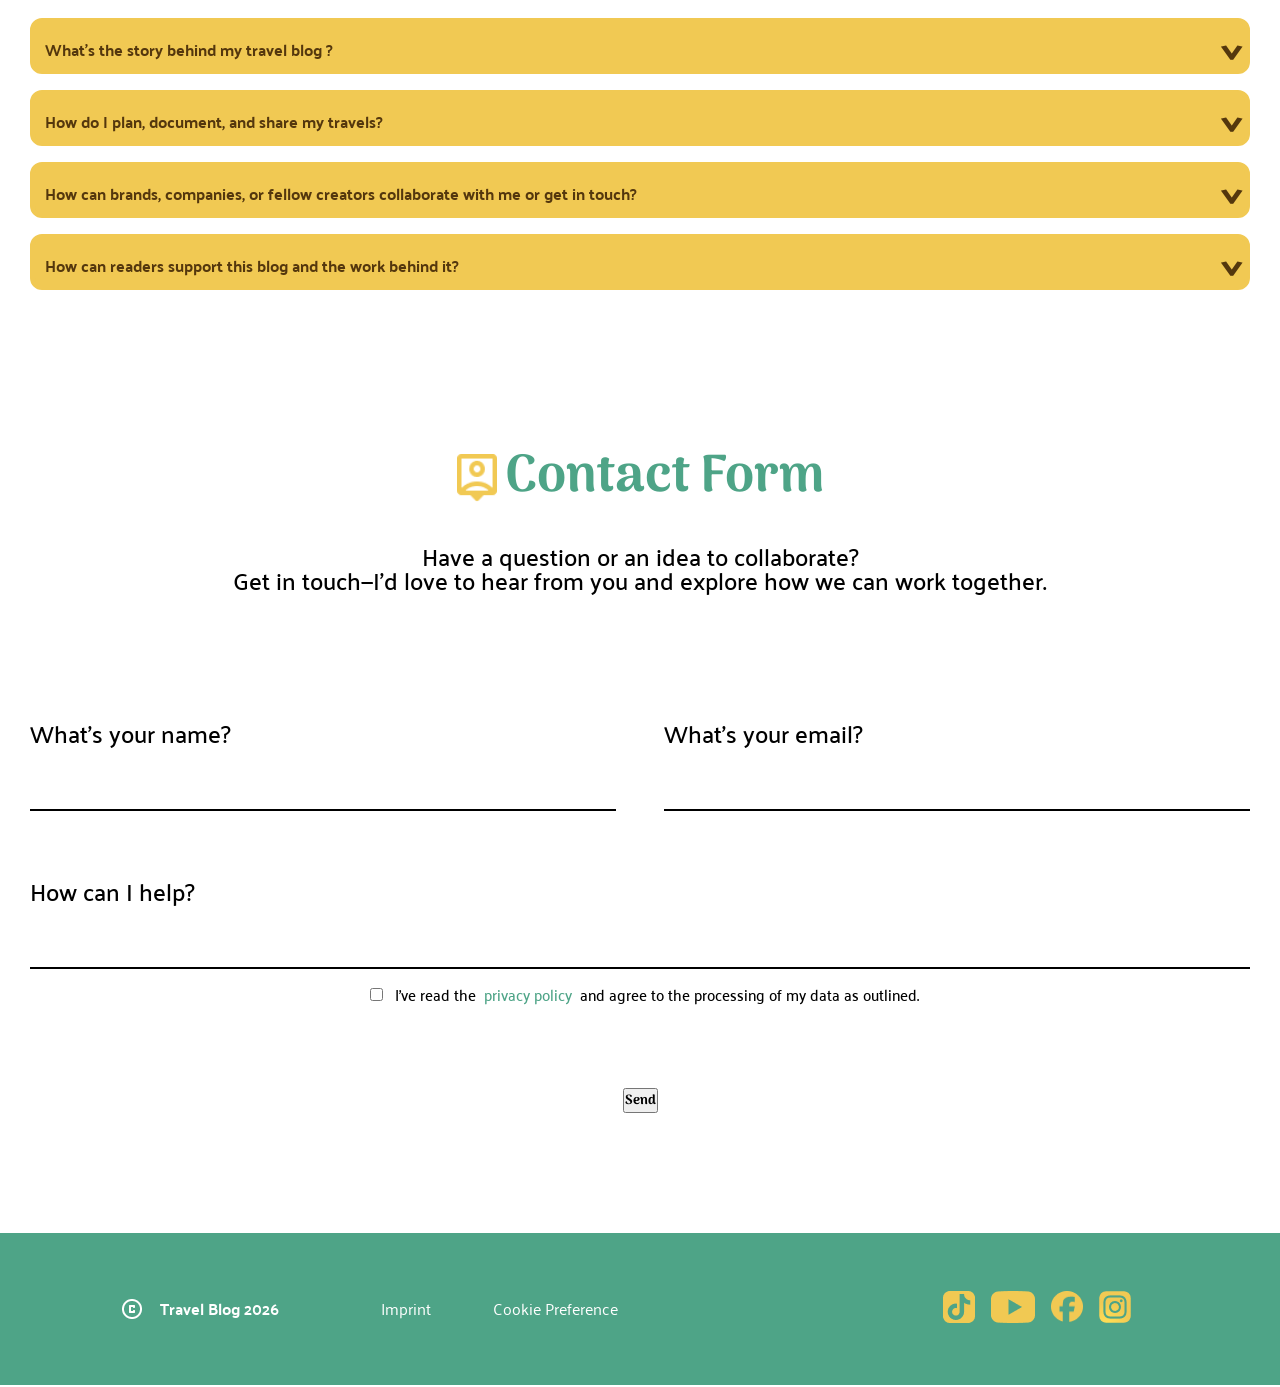
==== commit 9dc09d0d: "links angepasst" ====
--- a/index.html
+++ b/index.html
@@ -69,7 +69,7 @@
           <input type="radio" name="slider" value="img3" />
           <input type="radio" name="slider" value="img4" />
           <div class="slider_a_wrapper">
-            <div class="slider_a_element element1">
+            <div class="slider_a_element element1" href="./carousel.html">
               <a class="main-a" href="./carousel.html">
                 <div class="info">
                   <h2 class="palanquin600">The World’s Most Breathtaking Beaches</h2>
@@ -98,7 +98,7 @@
               </a>
 
             </div>
-            <div class="slider_a_element element3">
+            <div class="slider_a_element element3" href="./graph.html">
               <a class="main-a" href="./graph.html">
                 <div class="info">
                   <h2 class="palanquin600">Pattaya Pulse: <br>
--- a/styles/header_footer.css
+++ b/styles/header_footer.css
@@ -1,10 +1,51 @@
+.post {
+    display: flex;
+    position: relative;
+    width: 120px;
+    height: 48px;
+    cursor: pointer;
+}
+.post1{
+    display: flex;
+    position: relative;
+    width: 180px;
+    height: 48px;
+    cursor: pointer;
 
+}
+.post2{
+    display: flex;
+    position: relative;
+    width: 110px;
+    height: 48px;
+    cursor: pointer;
 
-.navlink:hover {
-    color: #F1C953;
-    text-decoration: underline;
-    text-decoration-style: dotted;
-    text-decoration-thickness: from-font;
+}
+.post-i {
+    position: absolute;
+    top: 25px;
+    left: 75px;
+    width: 0px;
+    height: 20px;
+    transform: rotate(-6deg);
+    overflow: hidden;
+    transition: width 700ms ease-out;
+}
+.post1:hover .post-i {
+   width: 100px;
+    
+}
+.post2:hover .post-i {
+   width: 100px;
+    
+}
+.post:hover .post-i {
+   width: 100px;
+    
+}
+.nav_big{
+    display: flex;
+    width: 600px;
 }
 
 .navimage{
@@ -65,10 +106,11 @@
     display: flex;
     align-items: center;
     padding-right: 58px;
-    width: 217px;
+    width: 250px;
 }
 .left1 h6{
     font-size: 16px;
+    padding-left: 16px;
 }
 .left2{
     width: 293px;
--- a/styles/basic.css
+++ b/styles/basic.css
@@ -28,7 +28,7 @@
   margin-top: 128px;
   align-items: center;
   width: 100%;
-  padding: 15px 0px;
+  padding: 0px 15px;
 }
 .main-a{
   text-decoration: none;
@@ -107,30 +107,35 @@
   flex-direction: column;
 }
 .read-counter_video {
-  width: 740px;
+  width: 100%;
   display: flex;
   flex-direction: row;
   gap: 16px;
   margin-top: 32px;
   margin-bottom: 32px;
 }
-.date_time {
-  width: 320px;
+.date_time {      
+    width: 100%;
+    display: flex;
+    gap: 16px;
+    margin-top: 32px;
+    margin-bottom: 32px;
+    align-items: baseline;
+}
+.date_time img{
+  margin-right: 8px;
+}
+.date_time p {
+  margin-right: 4px;
+}
+.read_share {
+  width: 100%;
   display: flex;
   gap: 6px;
   align-items: center;
 }
-.date_time p{
-  margin-right: 32px;
-}
-.read_share {
-  width: 361px;
-  display: flex;
-  gap: 6px;
-  align-items: center;
-}
 .read_share p{
-  margin-right: 32px;
+  margin-right: 8px;
 }
 .video_info {
   max-width: 272px;
@@ -310,7 +315,7 @@
   right: 0;
 }
 #footer-placeholder {
-  max-width: 105%;
+  max-width: 100%;
 }
 .text_center {
   margin-left: 40px;
@@ -446,66 +451,184 @@
   margin-bottom: 64px;
 }
 
-.btn {
-  height: 48px;
-  width: 140px;
-  background-color: white;
-  border-width: 1px;
-  border-radius: 40px;
+.follow_me
+  {
+    display: flex;
+    flex-direction: column;
+    align-items: center;
+    justify-content: center;
+    margin-top: 32px;
+    margin-bottom: 32px;
+  }
+
+
+.share-text {
+  margin: 0;
+  color: #4b351d;
+  font-family: "Arima", serif;
+  font-size: 21px;
+  line-height: 1.35;
+      display: flex;
+    align-content: center;
+    flex-direction: column;
+    justify-content: flex-end;
+    align-items: center;
+}
+
+
+/* Checkbox unsichtbar */
+.share-toggle {
+  display: none;
+}
+
+.share-row {
+  position: relative;
+  display: flex;
+  align-items: flex-end;
+  justify-content: center;
+  z-index: 2;
+}
+
+/* Pfeil*/
+
+.share-arrow {
+  position: relative;
+  left: 0;
+  top: 0;
+  width: 110px;
+  height: 100px;
+}
+
+/*Share Button*/
+
+.follow_btn {
+  position: relative;
+  z-index: 2;
+  width: 118px;
+  height: 47px;
+  border: none;
+  border-radius: 30px;
+  background: #4ba78b;
+  color: #f5c343;
+  font-family: "Arima", serif;
+  font-size: 22px;
+  font-weight: 700;
+  display: flex;
+  align-items: center;
+  justify-content: center;
+  gap: 5px;
+  cursor: pointer;
+  box-sizing: border-box;
+}
+
+.share-symbol {
   font-size: 24px;
 }
-.follow_me {
-  display: flex;
-  justify-content: center;
-  margin-top: 64px;
-  margin-bottom: 88px;
-}
-.follow_contant {
-  display: flex;
-  width: 493px;
-  height: 154px;
+
+
+
+.share-options {
+  display: none;
+
+  align-items: center;
+
+  margin-left: 10px;
+}
+
+/*
+Wenn Share angeklickt wurde: Checkbox = checked  => share-options wird sichtbar
+*/
+.share-toggle:checked + .share-row .share-options {
+    display: flex;
+
+}
+
+.share-toggle:checked + .share-row .Share-icon1 {
+    display: none;
+}
+/* Share Icon */
+
+.share-icon {
   position: relative;
-  text-align: center;
-  justify-content: center;
-}
-.follow_inf {
-  width: 463px;
-  height: 58px;
-  align-items: center;
-  padding: 0 12px;
-}
-.follow_inf h4 {
-  font-size: 24px;
-}
-.follow_img {
-  width: 107px;
-  height: 65px;
-  z-index: 1;
+
+  width: 29px;
+  height: 35px;
+
+  margin-right: 8px;
+ 
+}
+
+.node {
   position: absolute;
-  left: 0px;
-  bottom: 0px;
-  rotate: -135deg;
-}
-.btn-cont {
+
+  width: 7px;
+  height: 7px;
+  border: 3px solid #4ba78b;
+  border-radius: 50%;
+
+  box-sizing: border-box;
+}
+
+.node-1 {
+  left: 0;
+  top: 14px;
+  font-weight: bold;
+}
+
+.node-2 {
+  right: 0;
+  top: 3px;
+}
+
+.node-3 {
+  right: 0;
+  bottom: 3px;
+}
+
+/* Verbindungslinien */
+
+.line {
   position: absolute;
-  left: 120px;
-  bottom: -12px;
-}
-.follow_btn {
-  width: 158px;
-  height: 48px;
-  border-radius: 40px;
-  background-color: #4ea487;
-  position: relative;
-  display: flex;
-  justify-content: center;
-  align-items: center;
-  color: #f1c953;
-  font-size: 24px;
-}
-.follow_btn img {
-  height: 32px;
-  height: 32px;
+
+  left: 5px;
+
+  width: 19px;
+  height: 2px;
+
+  background: #4ba78b;
+
+  transform-origin: left center;
+}
+
+.line-1 {
+  top: 15px;
+  transform: rotate(-27deg);
+}
+
+.line-2 {
+  top: 19px;
+  transform: rotate(27deg);
+}
+
+/* LinkedIn / WhatsApp*/
+
+.share-links {
+  display: flex;
+  flex-direction: column;
+  align-items: flex-start;
+
+  gap: 5px;
+}
+
+.share-links a {
+  color: #409b82;
+
+  font-family: "Arima", serif;
+  font-size: 18px;
+  line-height: 1.2;
+  font-weight: 600;
+
+  text-decoration: underline;
 }
 .crs_1{
   flex-direction: column;
@@ -516,13 +639,14 @@
 .p_80{
     padding-top: 80px;
 }
-.m_64{
-  margin-top: 64px;
-}
+
 @media screen and (min-width: 1440px) {
   .main-page {
     padding: 0px max(0px, calc(50% - 720px));  
   }
+  .main-page1 {
+    padding: 0px max(0px, calc(50% - 720px));  
+  }
   .impress {
     padding: 0px max(12px, calc(50% - 720px));
   }
@@ -570,8 +694,10 @@
     display: none;
   }
 }
-@media screen and (min-width: 484px) and (max-width: 767px) {
-
+@media screen and (min-width: 841px) and (max-width: 1135px) {
+  .date_time p {
+    margin-right: 0;
+  }
 }
 @media screen and (min-width: 841px) and (max-width: 1075px){
   .headline {
@@ -666,6 +792,8 @@
     width: 50px;
     height: 30.5px;
     rotate: -100.35deg;
+      left: -10px;
+    bottom: 45px;
   }
   .tipps-container {
     font-size: 16px;
@@ -674,16 +802,38 @@
     font-size: 16px;
     padding: 8px 16px;
   }
+  .description_content ol{
+    margin: 0px 16px;
+  }
   .video_content{
-    padding: 24px 0px;
+    padding-top: 24px;
+    padding-bottom: 8px;
   }
     .scandy_tour{
-    padding-bottom: 24px;
+      padding-top: 24px;
+      padding-bottom: 24px;
+      font-size: 16px;
+  }
+  .date_time p{
+    margin-right: 6px;
+  }
+  .read_share p {
+    margin-right: 6px;
   }
   .video_img {
     height: 192px;
+    width: 100%;
     background-size: contain;
-    
+    margin-top: 8px;
+  }
+  .tipps-container{
+    padding-top: 40px;
+  }
+  .desc_cont{
+    padding-bottom: 24px;
+  }
+  .desc_cont ol{
+    margin: 0px 16px;
   }
   .video_2 p{
     font-size: 16px;
@@ -714,20 +864,18 @@
     font-size: 18px;
   }
   .btn-cont {
-    left: 180px;
-  }
-  .follow_img {
     left: 60px;
-    bottom: 40px;
+    bottom: 5px;
   }
   .read-counter_video {
     flex-direction: column;
+    margin-top: 0px;
   }
   .date_time{
     margin-bottom: 8px;
   }
   .m_64{
-    margin-top: 24px;
+    margin-top: 0px;
   }
   .first_1{
     display: none;
--- a/styles/style.css
+++ b/styles/style.css
@@ -60,10 +60,21 @@
   font-family: 'Palanquin';
   font-weight: 700;
 }
-
+.a_700_100{
+  font-family: 'Arima';
+  font-weight: 700;
+  line-height: 100%;
+  padding-bottom: 16px;
+}
 .palanquin600{
   font-family: 'Palanquin';
   font-weight: 600;
+}
+.p_600_120{
+  font-family: 'Palanquin';
+  font-weight: 600;
+  line-height: 120%;
+  padding-bottom: 16px;
 }
 .p_400{
   font-family: 'Palanquin';
@@ -137,14 +148,14 @@
   line-height: 120%;
   
 }
+
 summary::after {
-  margin-right: 30px;
+  transform-origin: 80% 90%;
   content: '>'; 
   font-size: 48px;
   font-weight: 900;
   transform: rotate(90deg);
   transition: transform 0.8s;
-
 }
 .faq_font{
   font-size: 24px;
@@ -178,6 +189,7 @@
 }
 .video_1{
   margin: 88px 0px;
+  width: 100%;
 }
 .video_2{  
   display: flex;
@@ -188,7 +200,7 @@
   width: 100%;
 }
 .video_4{
-  margin: 33.5px;
+  margin: 16px 0;
 }
 .graph_1{
   width: 100%;
@@ -273,4 +285,7 @@
 details[open]::details-content {
   height: 239px;
 }
+  .video_2{
+    padding-bottom: 24px;
+  }
 }
--- a/styles/slider.css
+++ b/styles/slider.css
@@ -129,6 +129,7 @@
 .top_hero{
   position: absolute;
   left: 0;
+  top: -2px;
   width: 647px;
   height: 540px;
   background-image: url(../img/Vector16.svg);
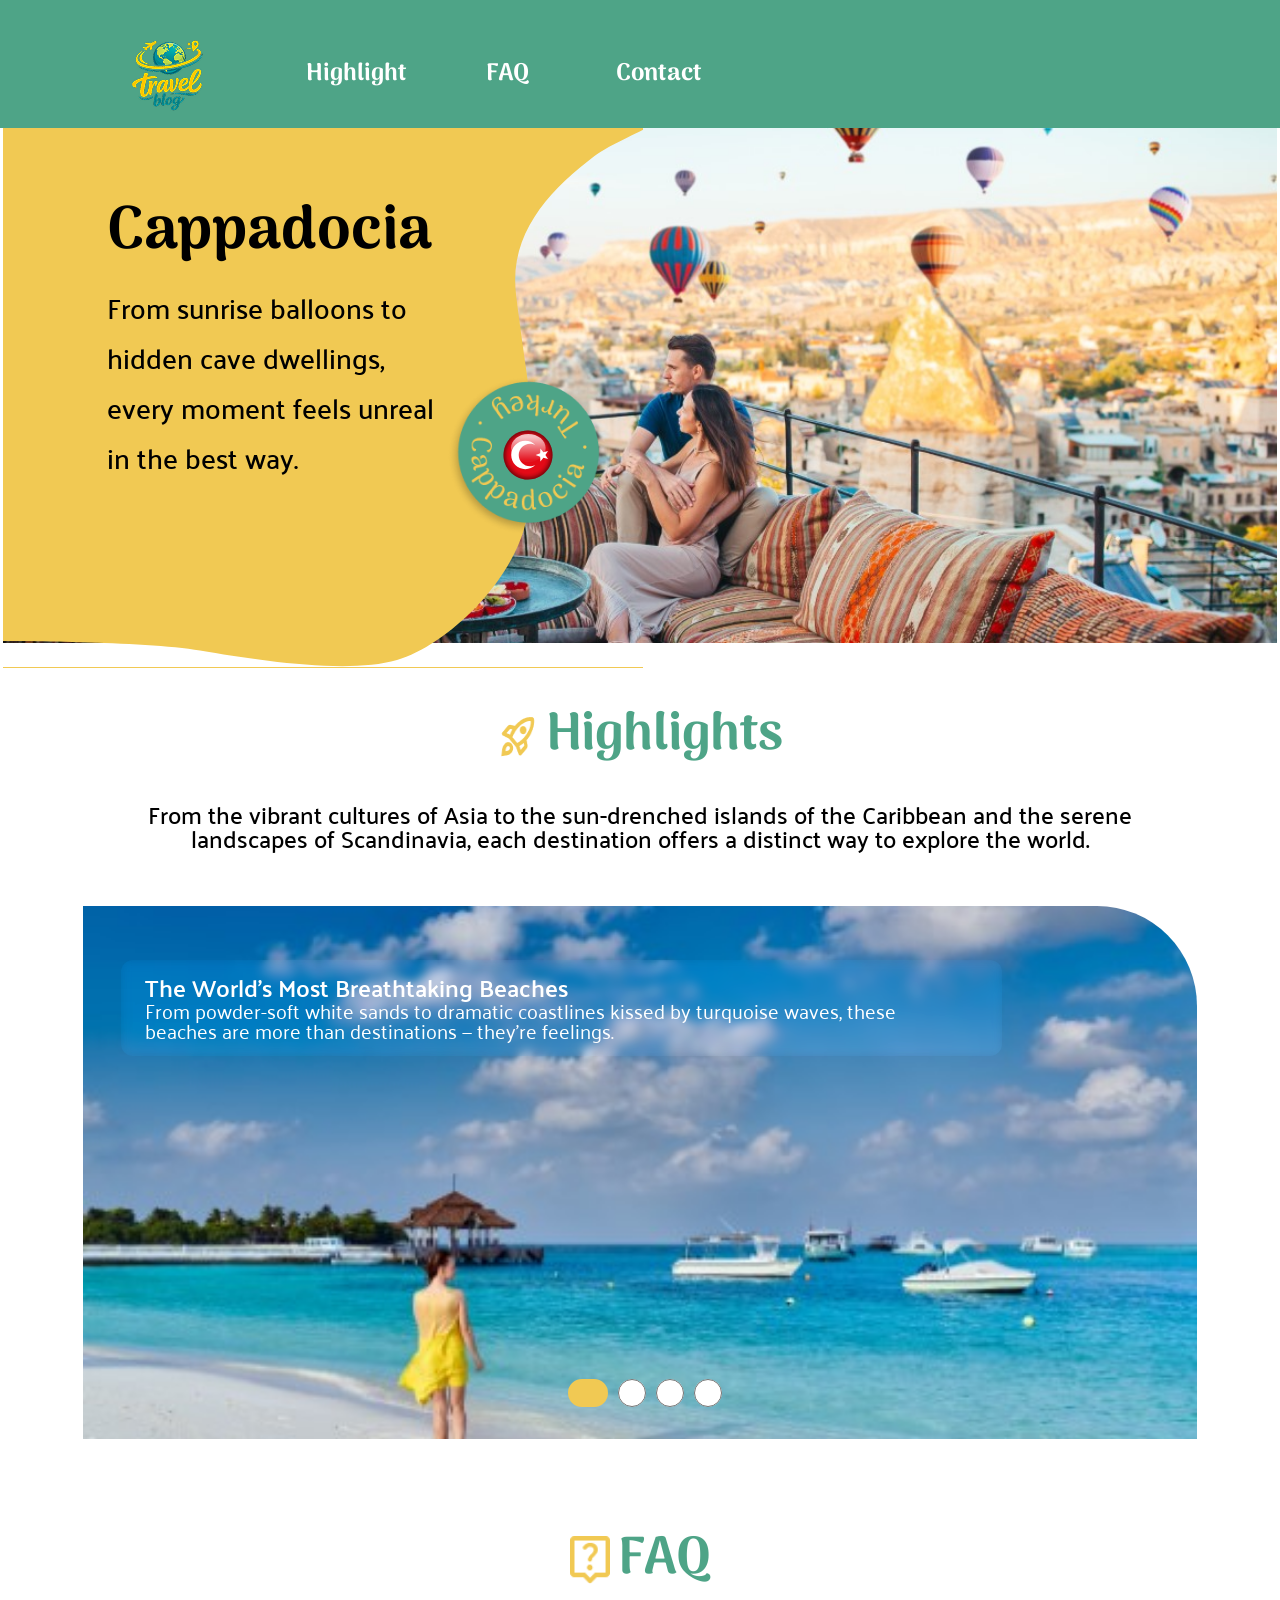
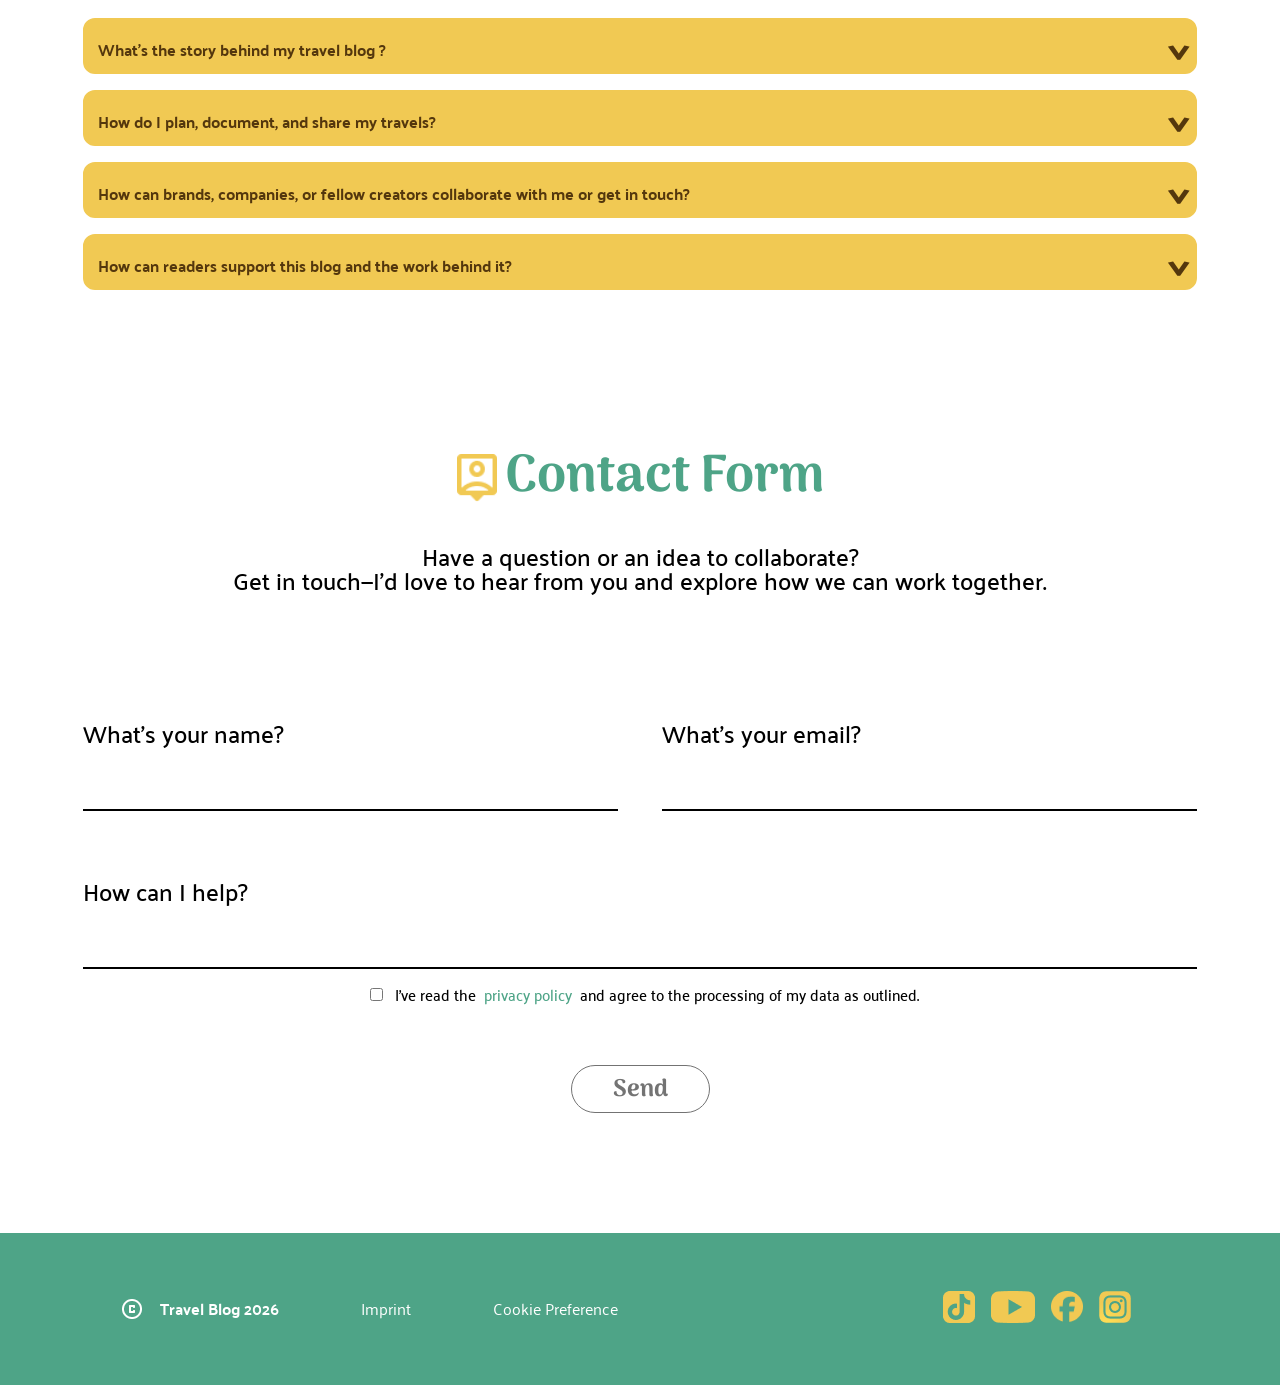
==== commit 5254a524: "Zeit Grafic und Send BTN angepasst" ====
--- a/index.html
+++ b/index.html
@@ -42,11 +42,7 @@
           <p class="palanquin500">From sunrise balloons to hidden cave dwellings, every moment feels unreal in the best
             way.</p>
         </div>
-        <div><svg viewBox="0 0 647.00 541.00">
-            <path fill="#f1c953" stroke="none" fill-opacity="1" stroke-width="1.0008" stroke-opacity="1"
-              id="tSvg94d51552f4" sodipodi:nodetypes="cssccccccc" title="Path 3"
-              d="M521.5086 395.6179C500.4691 454.3997 435.4686 497.8947 392.6724 527.5494C350.638 556.6761 251.5086 536.8426 195.0086 527.3275C138.5086 517.8123 -1.9914 517.8123 -1.9914 517.8123C-1.9914 345.872 -1.9914 173.9317 -1.9914 1.9914C199.2516 1.9914 400.4946 1.9914 601.7376 1.9914C616.1613 1.9914 630.5849 1.9914 645.0086 1.9914C642.2346 4.8797 603.8356 21.052 589.5086 32.0392C545.5326 65.7631 496.8706 109.325 504.4375 171.9246C516.8345 274.4868 529.9198 314.3375 521.5086 395.6179Z" />
-          </svg></div>
+
       </div>
     </section>
 
--- a/styles/header_footer.css
+++ b/styles/header_footer.css
@@ -1,156 +1,170 @@
 .post {
-    display: flex;
-    position: relative;
-    width: 120px;
-    height: 48px;
-    cursor: pointer;
+  display: flex;
+  position: relative;
+  width: 130px;
+  height: 48px;
+  cursor: pointer;
 }
-.post1{
-    display: flex;
-    position: relative;
-    width: 180px;
-    height: 48px;
-    cursor: pointer;
-
-}
-.post2{
-    display: flex;
-    position: relative;
-    width: 110px;
-    height: 48px;
-    cursor: pointer;
-
-}
-.post-i {
-    position: absolute;
-    top: 25px;
-    left: 75px;
-    width: 0px;
-    height: 20px;
-    transform: rotate(-6deg);
-    overflow: hidden;
-    transition: width 700ms ease-out;
-}
-.post1:hover .post-i {
-   width: 100px;
-    
-}
-.post2:hover .post-i {
-   width: 100px;
-    
-}
-.post:hover .post-i {
-   width: 100px;
-    
-}
-.nav_big{
-    display: flex;
-    width: 600px;
+.post1 {
+  display: flex;
+  position: relative;
+  width: 180px;
+  height: 48px;
+  cursor: pointer;
 }
 
-.navimage{
-    height: 72px;
-    width: 72px;
-    margin-right: 30px;
+.post2 {
+  display: flex;
+  position: relative;
+  width: 130px;
+  height: 48px;
+  cursor: pointer;
+}
+.post-h {
+  position: absolute;
+  top: 20px;
+  left: 60px;
+  width: 0px;
+  height: 20px;
+  transform: rotate(-3deg);
+  overflow: hidden;
+}
+.post-f {
+  position: absolute;
+  top: 20px;
+  left: 65px;
+  width: 0px;
+  height: 20px;
+  transform: rotate(-4deg);
+  overflow: hidden;
+}
+.post-c {
+  position: absolute;
+  top: 20px;
+  left: 70px;
+  width: 0px;
+  height: 20px;
+  transform: rotate(-4deg);
+  overflow: hidden;
+}
+.post1:hover .post-h {
+  width: 123px;
+}
+.post2:hover .post-f {
+  width: 123px;
+}
+.post:hover .post-c {
+  width: 123px;
+}
+.nav_big {
+  display: flex;
+  width: 600px;
+}
+
+.navimage {
+  height: 72px;
+  width: 72px;
+  margin-right: 30px;
 }
 
 .navlink {
-    
-    color: white;
-    text-decoration: none;
-    margin-left: 72px;
-    font-size: 22px;
-}
-.nav_style{
-    display: flex;
-    align-items: center;
-    text-align: left;
-    padding-top: 28px;
-    padding-left: 120px;
-    width: 100%;
-    
-}
-.nav_smal{
-    display: flex;
-    align-items: center;
-    padding: 24px 25px;
-    width: 90%;
-}
-.nav_smal img{
-    height: 40px;
-    width: 40px;
-    
-}
-.smal1{
-    display: flex;
-    justify-content: space-between;
-    width: 99%;
+  color: white;
+  text-decoration: none;
+  margin-left: 72px;
+  font-size: 22px;
 }
 
-.footer-center{
-    bottom: 30px;
-    display: flex;
-    justify-content: space-between;
-    align-items: center;
-    padding: 60px 120px;
-    width: 99%;
+.navlink:active {
+  color: #f1c953;
 }
-.footer-left{
-    display: flex;
-    justify-content: space-between;
-    align-items: center;
-    width: 510px;
-    
-    }
-.left1{
-    display: flex;
-    align-items: center;
-    padding-right: 58px;
-    width: 250px;
+.navlink:hover {
+  transform: translateX(+5px);
 }
-.left1 h6{
-    font-size: 16px;
-    padding-left: 16px;
+
+.nav_style {
+  display: flex;
+  align-items: center;
+  text-align: left;
+  padding-top: 28px;
+  padding-left: 120px;
+  width: 100%;
 }
-.left2{
-    width: 293px;
-    margin: 8px 0;
-    display: flex;
-    justify-content: space-between;
+.nav_smal {
+  display: flex;
+  align-items: center;
+  padding: 24px 25px;
+  width: 90%;
 }
-.footer-right{
-    display: flex;
-    justify-content: center;
-    align-items: center;
+.nav_smal img {
+  height: 40px;
+  width: 40px;
+}
+.smal1 {
+  display: flex;
+  justify-content: space-between;
+  width: 99%;
+}
 
-    }
+.footer-center {
+  bottom: 30px;
+  display: flex;
+  justify-content: space-between;
+  align-items: center;
+  padding: 60px 120px;
+  width: 99%;
+}
+.footer-left {
+  display: flex;
+  justify-content: space-between;
+  align-items: center;
+  width: 510px;
+}
+.left1 {
+  display: flex;
+  align-items: center;
+  width: 180px;
+}
+.left1 h6 {
+  font-size: 16px;
+  padding-left: 16px;
+}
+.left2 {
+  width: 293px;
+  margin: 8px 0;
+  display: flex;
+  justify-content: space-between;
+}
+.footer-right {
+  display: flex;
+  justify-content: center;
+  align-items: center;
+}
 
 .navlink-foot {
-    text-decoration: none;
-    padding-left: 24px;
-    padding-right: 12px;
+  text-decoration: none;
+  padding-left: 24px;
+  padding-right: 12px;
 }
 
 .navlink-foot:hover {
-    color: #F1C953;
-    
+  color: #f1c953;
 }
 
-.footer-social-icon{
-    height: 32px;
-    width: 32px;
-    margin-right: 16px;
+.footer-social-icon {
+  height: 32px;
+  width: 32px;
+  margin-right: 16px;
 }
 
-.footer-youtube-icon{
-    height: 32px;
-    width: 44px;
-    margin-right: 16px;
+.footer-youtube-icon {
+  height: 32px;
+  width: 44px;
+  margin-right: 16px;
 }
 
-@media screen and (min-width: 4px) and (max-width: 840px) {
-    .nav_style{
-        padding-left: 0;
-        justify-content: center;
-    }
-}+@media screen and (min-width: 4px) and (max-width: 848px) {
+  .nav_width {
+    width: 100%;
+    justify-self: end;
+  }
+}
--- a/styles/basic.css
+++ b/styles/basic.css
@@ -29,6 +29,12 @@
   align-items: center;
   width: 100%;
   padding: 0px 15px;
+}
+.dp_flex{
+  display: flex;
+  align-items: center;
+  text-align: center;
+  padding: 8px 0px;
 }
 .main-a{
   text-decoration: none;
@@ -64,7 +70,7 @@
 
 .top {
   display: flex;
-  max-width: 1440px;
+  /* max-width: 1440px; */
   position: relative;
   height: 515px;
   padding: 0px 0px;
@@ -115,12 +121,13 @@
   margin-bottom: 32px;
 }
 .date_time {      
-    width: 100%;
+    width: 50%;
     display: flex;
     gap: 16px;
     margin-top: 32px;
     margin-bottom: 32px;
-    align-items: baseline;
+    align-items: center;
+    justify-content: space-around;
 }
 .date_time img{
   margin-right: 8px;
@@ -129,12 +136,16 @@
   margin-right: 4px;
 }
 .read_share {
-  width: 100%;
+  width: 50%;
   display: flex;
   gap: 6px;
   align-items: center;
+  justify-content: space-around;
 }
 .read_share p{
+  margin-right: 8px;
+}
+.read_share img{
   margin-right: 8px;
 }
 .video_info {
@@ -163,12 +174,16 @@
   width: 931px;
   height: 520px;
   display: flex;
-  background-image: url(../img/Video.png);
+  /* background-image: url(../img/Video.png); */
   background-repeat: no-repeat;
   background-size: cover;
   background-position: center top;
   border-radius: 53px;
   margin-top: 137px;
+  cursor: pointer;
+}
+.video_img1{
+  border-radius: 53px;
 
 }
 .description_content {
@@ -236,7 +251,7 @@
   z-index: 1;
   background-color: #4ea48733;
   border-radius: 30px;
-  padding-top: 26px;
+  padding-top: 32px;
   padding-bottom: 24px;
   padding-right: 16px;
   padding-left: 16px;
@@ -450,7 +465,24 @@
   margin-top: 64px;
   margin-bottom: 64px;
 }
-
+.btn-primary{
+  width: 139px;
+  height: 48px;
+  font-size: 24px;
+  border: #737373 1px solid;
+  background-color: white;
+  border-radius: 40px;
+  color: #737373;
+}
+.btn-primary:hover {
+  background-color: #4EA487;
+  color: #F1C953;
+  pointer-events: none;
+}
+.btn-primary:active {
+  background-color: #4EA487;
+  color: white;
+}
 .follow_me
   {
     display: flex;
@@ -480,23 +512,24 @@
 .share-toggle {
   display: none;
 }
-
 .share-row {
-  position: relative;
-  display: flex;
-  align-items: flex-end;
-  justify-content: center;
-  z-index: 2;
+    display: flex;
+    align-items: flex-end;
+    justify-content: center;
+    z-index: 2;
+    position: relative;
+    bottom: 51px;
+    right: 10px;
 }
 
 /* Pfeil*/
 
 .share-arrow {
-  position: relative;
-  left: 0;
-  top: 0;
-  width: 110px;
-  height: 100px;
+    position: relative;
+    right: 183px;
+    bottom: 15px;
+    width: 110px;
+    height: 100px;
 }
 
 /*Share Button*/
@@ -546,7 +579,6 @@
 .share-toggle:checked + .share-row .Share-icon1 {
     display: none;
 }
-/* Share Icon */
 
 .share-icon {
   position: relative;
@@ -585,8 +617,6 @@
   bottom: 3px;
 }
 
-/* Verbindungslinien */
-
 .line {
   position: absolute;
 
@@ -609,8 +639,6 @@
   top: 19px;
   transform: rotate(27deg);
 }
-
-/* LinkedIn / WhatsApp*/
 
 .share-links {
   display: flex;
@@ -642,10 +670,13 @@
 
 @media screen and (min-width: 1440px) {
   .main-page {
-    padding: 0px max(0px, calc(50% - 720px));  
+    padding: 0px max(3px, calc(50% - 720px));  
+  }
+  .top{
+    padding: 0px max(0px, calc(50% - 720px));
   }
   .main-page1 {
-    padding: 0px max(0px, calc(50% - 720px));  
+    padding: 0px max(3px, calc(50% - 720px));  
   }
   .impress {
     padding: 0px max(12px, calc(50% - 720px));
@@ -680,9 +711,33 @@
     display: none;
   }
 }
+@media screen and (min-width: 740px) and (max-width: 1280px) {
+  .main-page {
+    padding: 0px max(3px, calc(50% - 720px));  
+  }
+  .top{
+    padding: 0px max(0px, calc(50% - 720px));
+
+  }
+  .main-page1 {
+    padding: 0px max(3px, calc(50% - 720px));  
+  }
+  .impress {
+    padding: 0px max(12px, calc(50% - 720px));
+  }
+  #header-placeholder {
+    padding: 0px max(12px, calc(50% - 720px));
+  }
+  #footer-placeholder {
+    padding: 0px max(0px, calc(50% - 720px));
+  }
+  #footer_header-placeholder {
+    padding: 0px max(0px, calc(50% - 720px));
+  }
+}
 @media screen and (min-width: 841px) and (max-width: 1280px) {
   .main {
-    padding: 0px 30px;
+    padding: 0px 80px;
   }
   .header2 {
     display: none;
@@ -728,9 +783,12 @@
 }
 @media screen and (min-width: 4px) and (max-width: 840px) {
 
+  #footer_header-placeholder {
+    padding: 0px max(0px, calc(50% - 720px));
+  }
   .main {
     width: 100%; 
-    padding: 0px 20px;
+    padding: 0px 40px;
   }
   .info {
     margin: 54px 16px;
@@ -809,13 +867,21 @@
     padding-top: 24px;
     padding-bottom: 8px;
   }
-    .scandy_tour{
-      padding-top: 24px;
-      padding-bottom: 24px;
-      font-size: 16px;
+  .scandy_tour{
+    padding-top: 24px;
+    padding-bottom: 24px;
+    font-size: 16px;
+  }
+  .date_time{
+    width: 100%;
+    justify-content: space-between;
   }
   .date_time p{
     margin-right: 6px;
+  }
+  .read_share{
+    width: 100%;
+    justify-content: space-between;
   }
   .read_share p {
     margin-right: 6px;
@@ -880,6 +946,17 @@
   .first_1{
     display: none;
   }
+  .share-arrow {
+    position: relative;
+    right: 165px;
+    bottom: 14px;
+    width: 62px;
+    height: 85px;
+
+}
+    .share-text {
+        font-size: 18px;
+    }
 }
 @media screen and (min-width: 4px) and (max-width: 479px) {
   #faq {
--- a/styles/style.css
+++ b/styles/style.css
@@ -128,13 +128,13 @@
 }
 
 details::details-content {
-  transition: height 1000ms ease-out, content-visibility 600ms ease allow-discrete;
+  transition: height 225ms ease-out, content-visibility 600ms ease allow-discrete;
   height: 0;  
   overflow: hidden;
 }
 
 details[open]::details-content {
-  height: 80px;
+  height: 100px;
 }
 
 details p{
@@ -222,7 +222,9 @@
   font-size: 16px;
 
 }
-
+details[open]::details-content {
+  height: 125px;
+}
 details[open] p{
   font-size: 16px;
 }
@@ -258,7 +260,7 @@
   font-size: 40px;
 }
 details[open]::details-content {
-  height: 130px;
+  height: 185px;
 }
 }
 @media screen and (min-width: 4px) and (max-width: 483px){
@@ -283,7 +285,7 @@
   font-size: 40px;
 }
 details[open]::details-content {
-  height: 239px;
+  height: 320px;
 }
   .video_2{
     padding-bottom: 24px;
--- a/styles/carousel.css
+++ b/styles/carousel.css
@@ -165,6 +165,7 @@
     height: 22px;
     border-radius: 50px;
     background-color: #4ea4874d;
+    transition: all 250ms ease-in-out;
   }
   .slider-responsive-mobeile input[type="radio"]:checked {
     appearance: none;
@@ -176,6 +177,7 @@
     cursor: pointer;
     background-color: #4ea487;
     border-color: #4ea487;
+    transition: all 255ms ease-in-out;
   }
   .slider-photos-responsive-mobeile {
     width: 300%;
@@ -185,7 +187,7 @@
     transform: perspective(250px) rotatey(20deg) translateX(-20px);
     padding-bottom: 60px;
     gap: 24px;
-  }
+  } 
 
   .slider-photos-element {
     width: calc(300% / 5);
@@ -197,27 +199,32 @@
     background-image: url("../img/photo-1.jpg");
     background-size: cover;
     border-radius: 16px;
+    transition: all 250ms ease-in-out;
   }
   .element-two {
     background-image: url("../img/photo-2.jpg");
     background-size: cover;
     border-radius: 16px;
+    transition: all 250ms ease-in-out;
   }
   .element-three {
     background-image: url("../img/photo-3.jpg");
     background-size: cover;
     border-radius: 16px;
+    transition: all 250ms ease-in-out;
   }
 
   .element-four {
     background-image: url("../img/photo-4.jpg");
     background-size: cover;
     border-radius: 16px;
+    transition: all 250ms ease-in-out;
   }
   .element-five {
     background-image: url("../img/photo-5.jpg");
     background-size: cover;
     border-radius: 16px;
+    transition: all 250ms ease-in-out;
   }
 
   .slider-responsive-mobeile
@@ -392,7 +399,7 @@
   }
 
   .share-text {
-    font-size: 20px;
+    font-size: 18px;
   }
   .responsive-text-mobeile {
     font-size: 20px;
--- a/styles/slider.css
+++ b/styles/slider.css
@@ -127,14 +127,12 @@
   animation: rotating 10s linear infinite;
 }
 .top_hero{
-  position: absolute;
-  left: 0;
+  position: relative;
+  right: 212px;
   top: -2px;
-  width: 647px;
-  height: 540px;
-  background-image: url(../img/Vector16.svg);
- 
-  z-index: 2;
+  width: 640px;
+  height: 542px;
+  background-image: url(../img/Vector_16.svg);
 }
 .top_font{
   height: 227px;
@@ -150,15 +148,21 @@
 .top_font p{
   font-size: 28px;
 }
-@media screen and (min-width: 768px) and (max-width: 1280px){
+@media screen and (min-width: 841px) and (max-width: 1280px){
 
 }
-@media screen and (min-width: 484px) and (max-width: 767px){
-
+@media screen and (min-width: 484px) and (max-width: 840px){
+  .slider{
+    max-width: 100%;
+    height: 600px;
+  }
 
 }
 @media screen and (min-width: 4px) and (max-width: 479px){
-
+  .slider{
+    max-width: 100%;
+    height: 600px;
+  }
 
 }
 @media screen and (min-width: 4px) and (max-width: 1110px) {
@@ -178,8 +182,5 @@
   .top_font{
     display: none;
   }
-  .slider{
-    max-width: 100%;
-    height: 605px;
-  }
+
 }
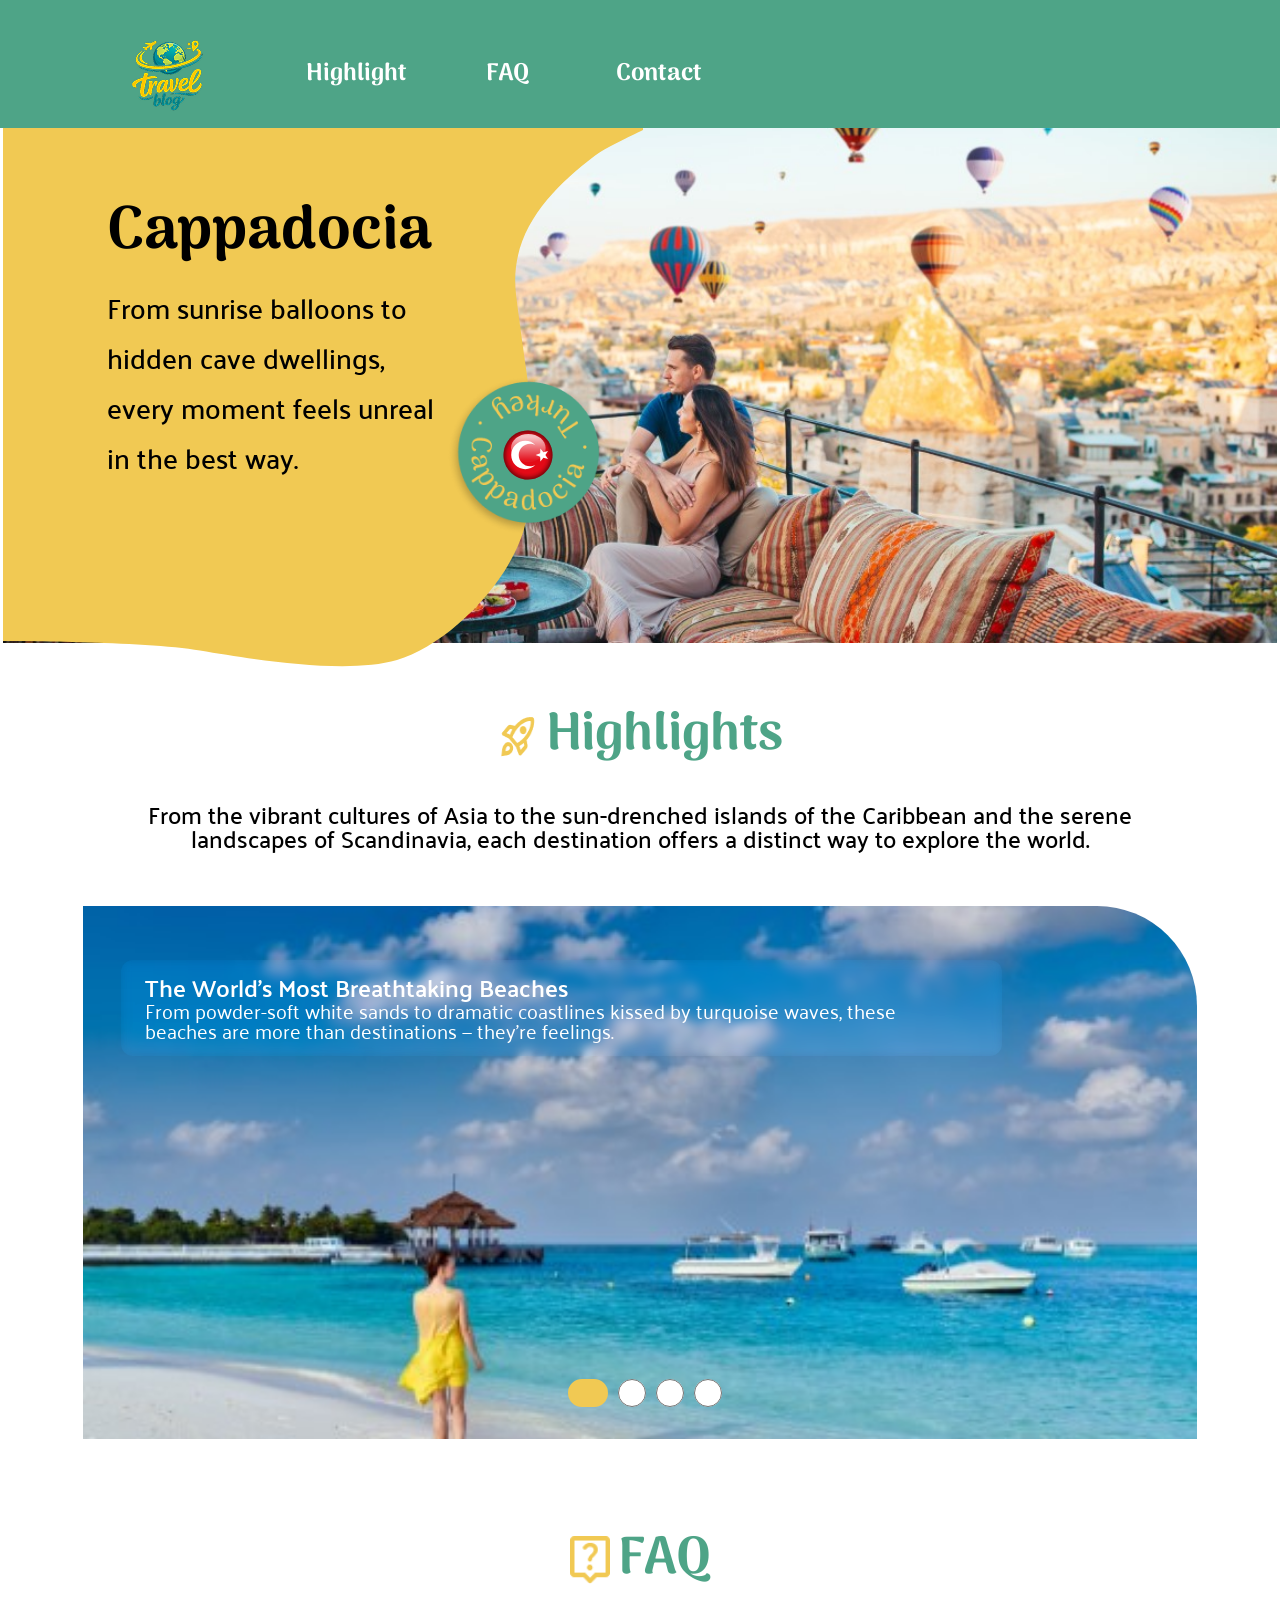
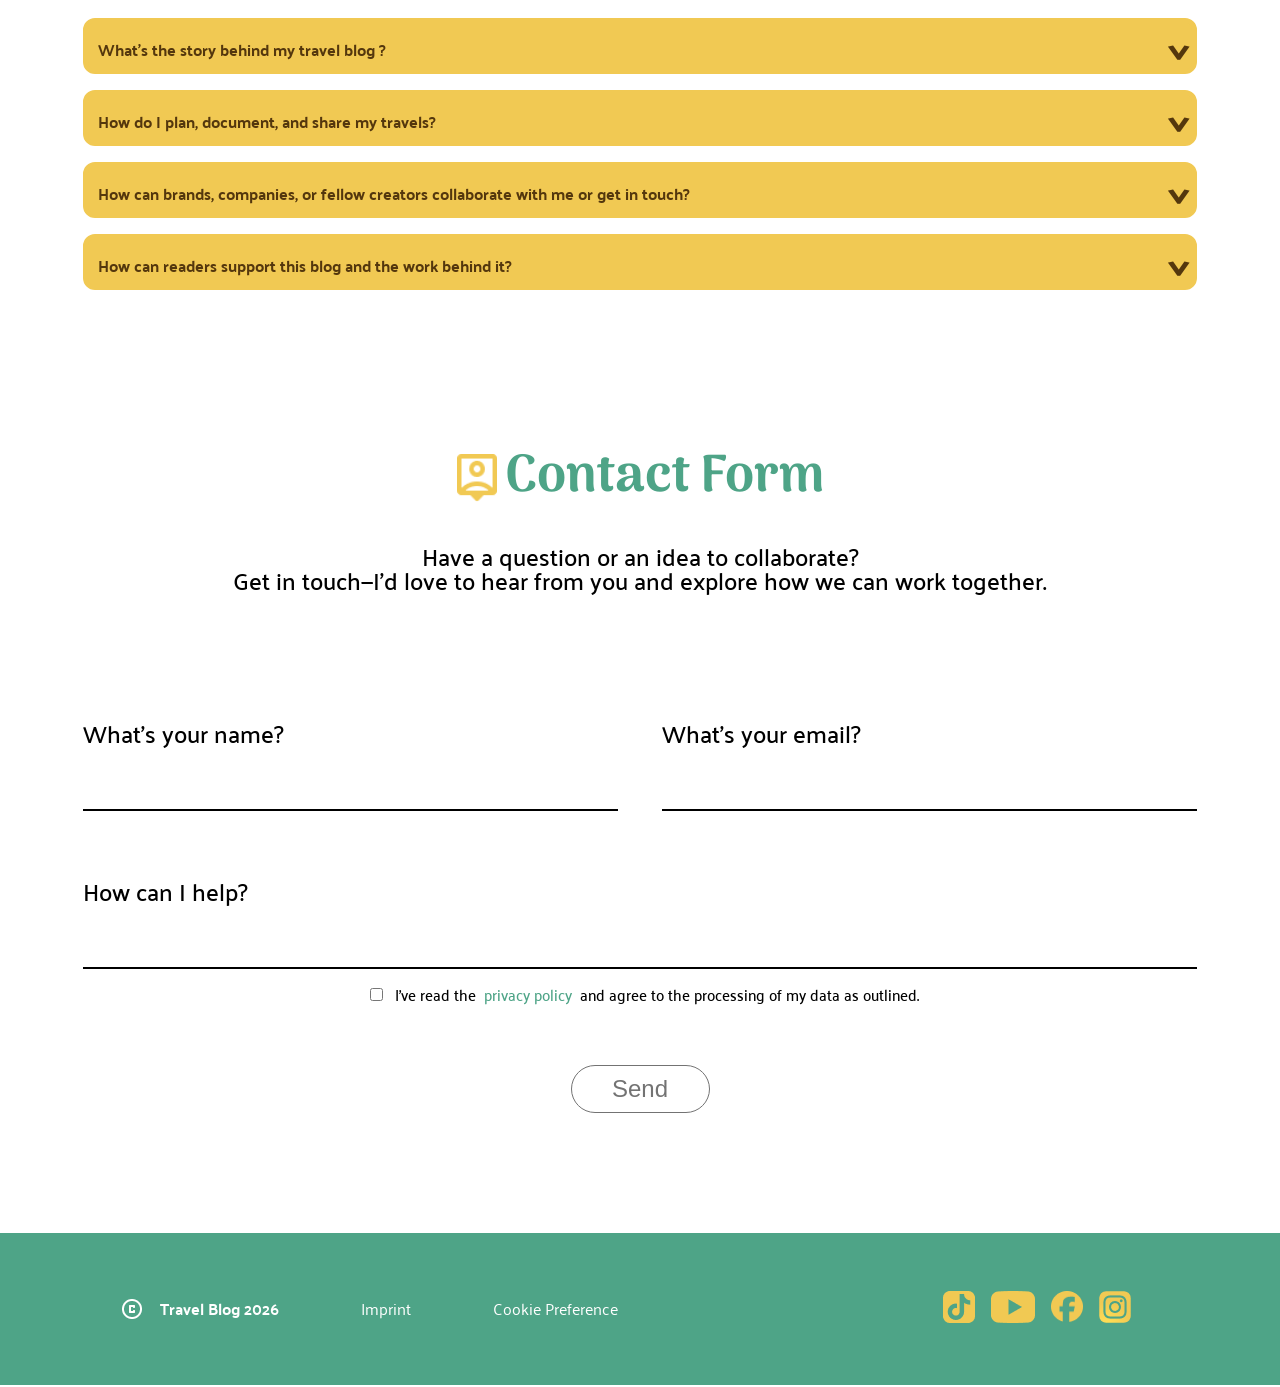
==== commit 04c2c789: "feedback fixed" ====
--- a/index.html
+++ b/index.html
@@ -207,7 +207,7 @@
               <div class="palanquin500 chk_font"><input type="checkbox"> I've read the <a class="contact_a"
                   href="#">privacy policy</a> and agree to the processing of my data as outlined.</div>
               <div class="form-group1">
-                <input type="submit" class="btn btn-primary arima700" name="button_name" value="Send" />
+                <button type="submit">Send</button>
               </div>
             </div>
           </form>
--- a/styles/basic.css
+++ b/styles/basic.css
@@ -465,7 +465,7 @@
   margin-top: 64px;
   margin-bottom: 64px;
 }
-.btn-primary{
+button{
   width: 139px;
   height: 48px;
   font-size: 24px;
@@ -473,18 +473,16 @@
   background-color: white;
   border-radius: 40px;
   color: #737373;
-}
-.btn-primary:hover {
+  cursor: pointer;
+}
+button:hover {
   background-color: #4EA487;
   color: #F1C953;
   pointer-events: none;
 }
-.btn-primary:active {
-  background-color: #4EA487;
-  color: white;
-}
-.follow_me
-  {
+
+.follow_me {
+  position: relative;
     display: flex;
     flex-direction: column;
     align-items: center;
@@ -500,11 +498,11 @@
   font-family: "Arima", serif;
   font-size: 21px;
   line-height: 1.35;
-      display: flex;
-    align-content: center;
-    flex-direction: column;
-    justify-content: flex-end;
-    align-items: center;
+  display: flex;
+  align-content: center;
+  flex-direction: column;
+  justify-content: flex-end;
+  align-items: center;
 }
 
 
@@ -526,8 +524,8 @@
 
 .share-arrow {
     position: relative;
-    right: 183px;
-    bottom: 15px;
+    left: -180px;
+    top: -5px;
     width: 110px;
     height: 100px;
 }
@@ -536,6 +534,7 @@
 
 .follow_btn {
   position: relative;
+  top: 10px;
   z-index: 2;
   width: 118px;
   height: 47px;
@@ -582,7 +581,7 @@
 
 .share-icon {
   position: relative;
-
+  top: 10px;
   width: 29px;
   height: 35px;
 
@@ -592,7 +591,7 @@
 
 .node {
   position: absolute;
-
+  
   width: 7px;
   height: 7px;
   border: 3px solid #4ba78b;
@@ -641,6 +640,8 @@
 }
 
 .share-links {
+  position: relative;
+  top: 10px;
   display: flex;
   flex-direction: column;
   align-items: flex-start;
@@ -948,15 +949,23 @@
   }
   .share-arrow {
     position: relative;
-    right: 165px;
+    left: -150px;
     bottom: 14px;
     width: 62px;
     height: 85px;
-
-}
-    .share-text {
-        font-size: 18px;
-    }
+  }
+  .share-text {
+    font-size: 18px;
+  }
+  .share-links{
+    left: 20px;
+  }
+  .share-icon{
+    left: 20px;
+  }
+  .follow_btn{
+    left: 20px;
+  }
 }
 @media screen and (min-width: 4px) and (max-width: 479px) {
   #faq {
--- a/styles/carousel.css
+++ b/styles/carousel.css
@@ -269,7 +269,7 @@
   }
 }
 
-@media screen and (min-width: 374px) and (max-width: 500px) {
+@media screen and (min-width: 4px) and (max-width: 500px) {
   
   .p_80 {
     padding-top: 24px;
@@ -302,8 +302,8 @@
     position: relative;
     width: 100%;
     height: 380px;
-    overflow: hidden;
-
+    /* overflow: hidden; */
+    left: 0px;
     display: flex;
     justify-content: center;
     align-items: flex-end;
@@ -319,7 +319,7 @@
     border-radius: 50%;
     background: #cfe5df;
     cursor: pointer;
-    z-index: 10;
+    
   }
 
   .slider-responsive-mobeile input:checked {
@@ -333,8 +333,8 @@
   .slider-photos-responsive-mobeile {
     position: absolute;
     top: 20px;
-    left: 0;
-
+    left: -30px;
+    
     display: flex;
     gap: 20px;
 
--- a/styles/graph.css
+++ b/styles/graph.css
@@ -8,6 +8,7 @@
     border-radius: 53px;
     box-shadow: -2px 4px 11.6px rgba(0, 0, 0, 25%);
     margin-bottom: 88px;
+    object-fit: cover;
 }
 
 .price_beach {
@@ -24,6 +25,7 @@
     margin-top: 16px;
     border-radius: 53px;
     box-shadow: -2px 4px 11.6px rgba(0, 0, 0, 25%);
+    object-fit: cover;
 }
 .diagr_price {
     display: flex;
@@ -43,7 +45,7 @@
     justify-content: center;
 }
 .p_88_t{
-    margin-top: 66px;
+    margin-top: 36px;
 }
 
 @media screen and (min-width: 315px) and (max-width: 1280px) {
--- a/styles/slider.css
+++ b/styles/slider.css
@@ -131,7 +131,7 @@
   right: 212px;
   top: -2px;
   width: 640px;
-  height: 542px;
+  height: 541px;
   background-image: url(../img/Vector_16.svg);
 }
 .top_font{
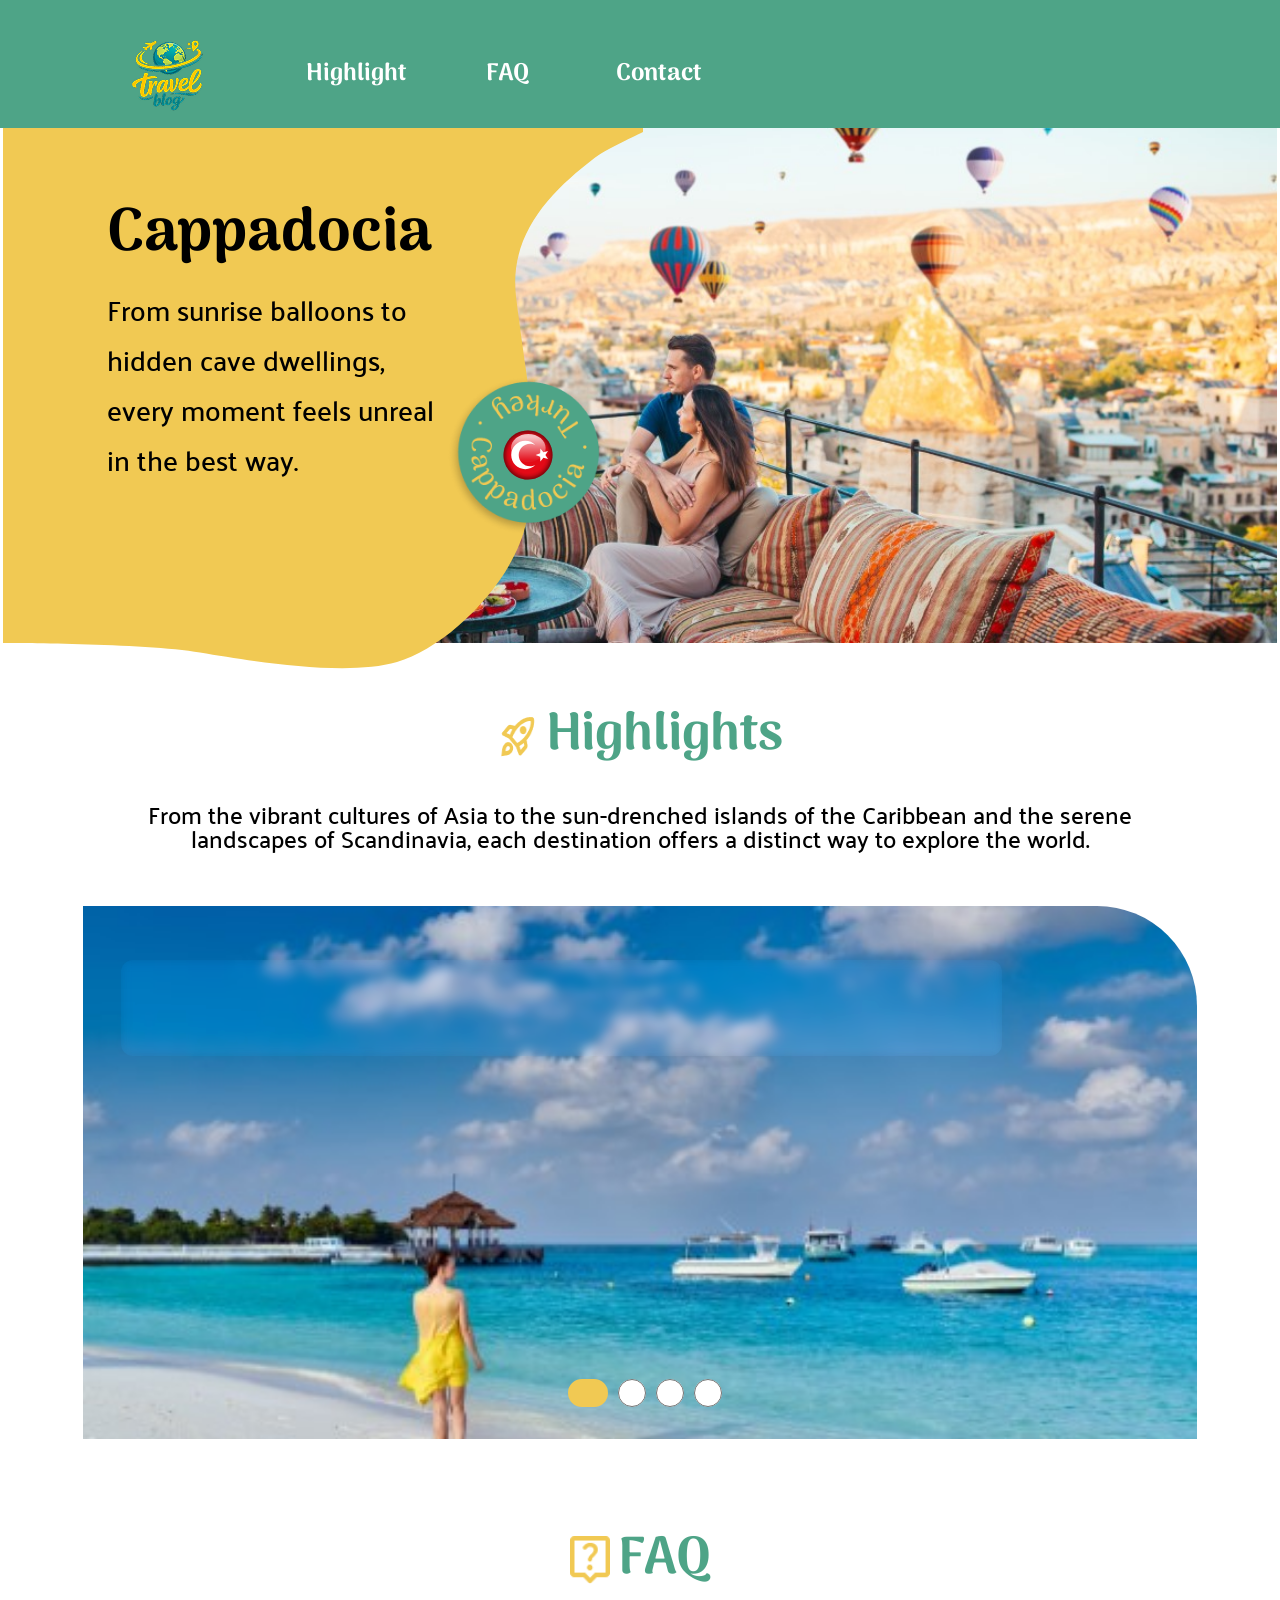
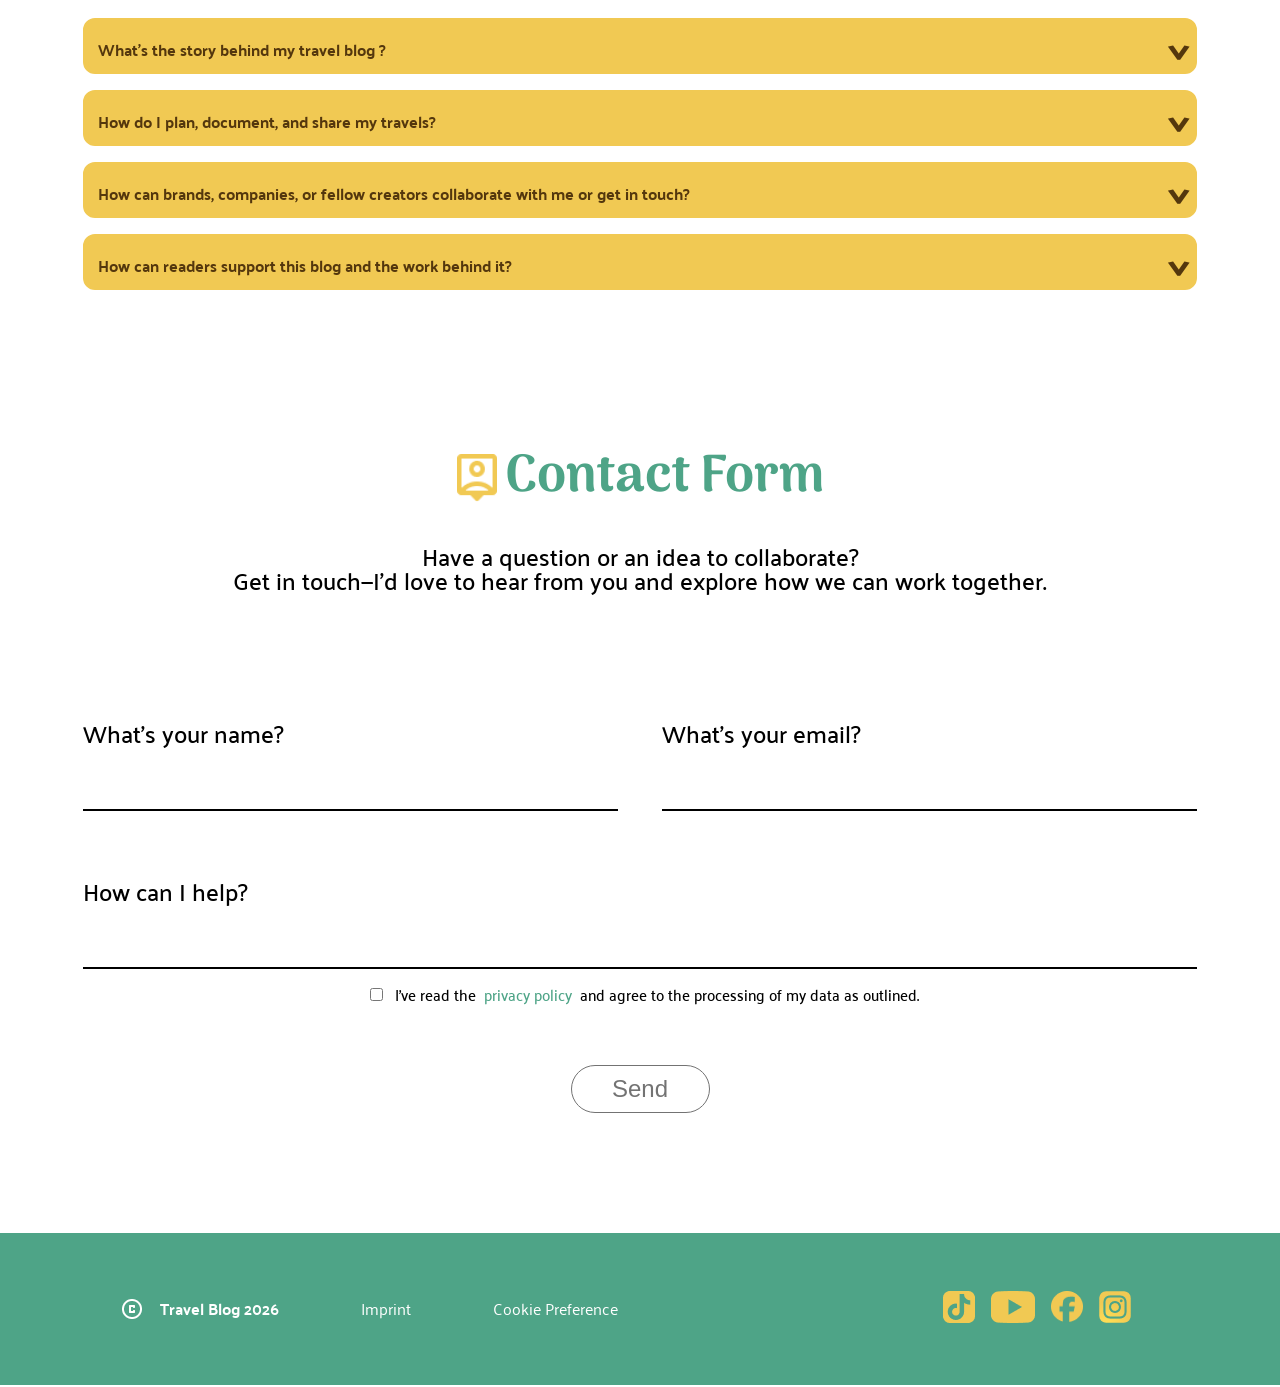
==== commit 4d90b8b2: "finish commit" ====
--- a/index.html
+++ b/index.html
@@ -21,7 +21,7 @@
   <link rel="stylesheet" href="./styles/slider.css" />
 
   <script src="./js/header_footer.js"></script>
-  <script src="./js/basic.js"></script>
+
 </head>
 
 <body>
--- a/styles/basic.css
+++ b/styles/basic.css
@@ -478,6 +478,8 @@
 button:hover {
   background-color: #4EA487;
   color: #F1C953;
+}
+button:active {
   pointer-events: none;
 }
 
--- a/styles/slider.css
+++ b/styles/slider.css
@@ -129,7 +129,7 @@
 .top_hero{
   position: relative;
   right: 212px;
-  top: -2px;
+  top: 0px;
   width: 640px;
   height: 541px;
   background-image: url(../img/Vector_16.svg);
